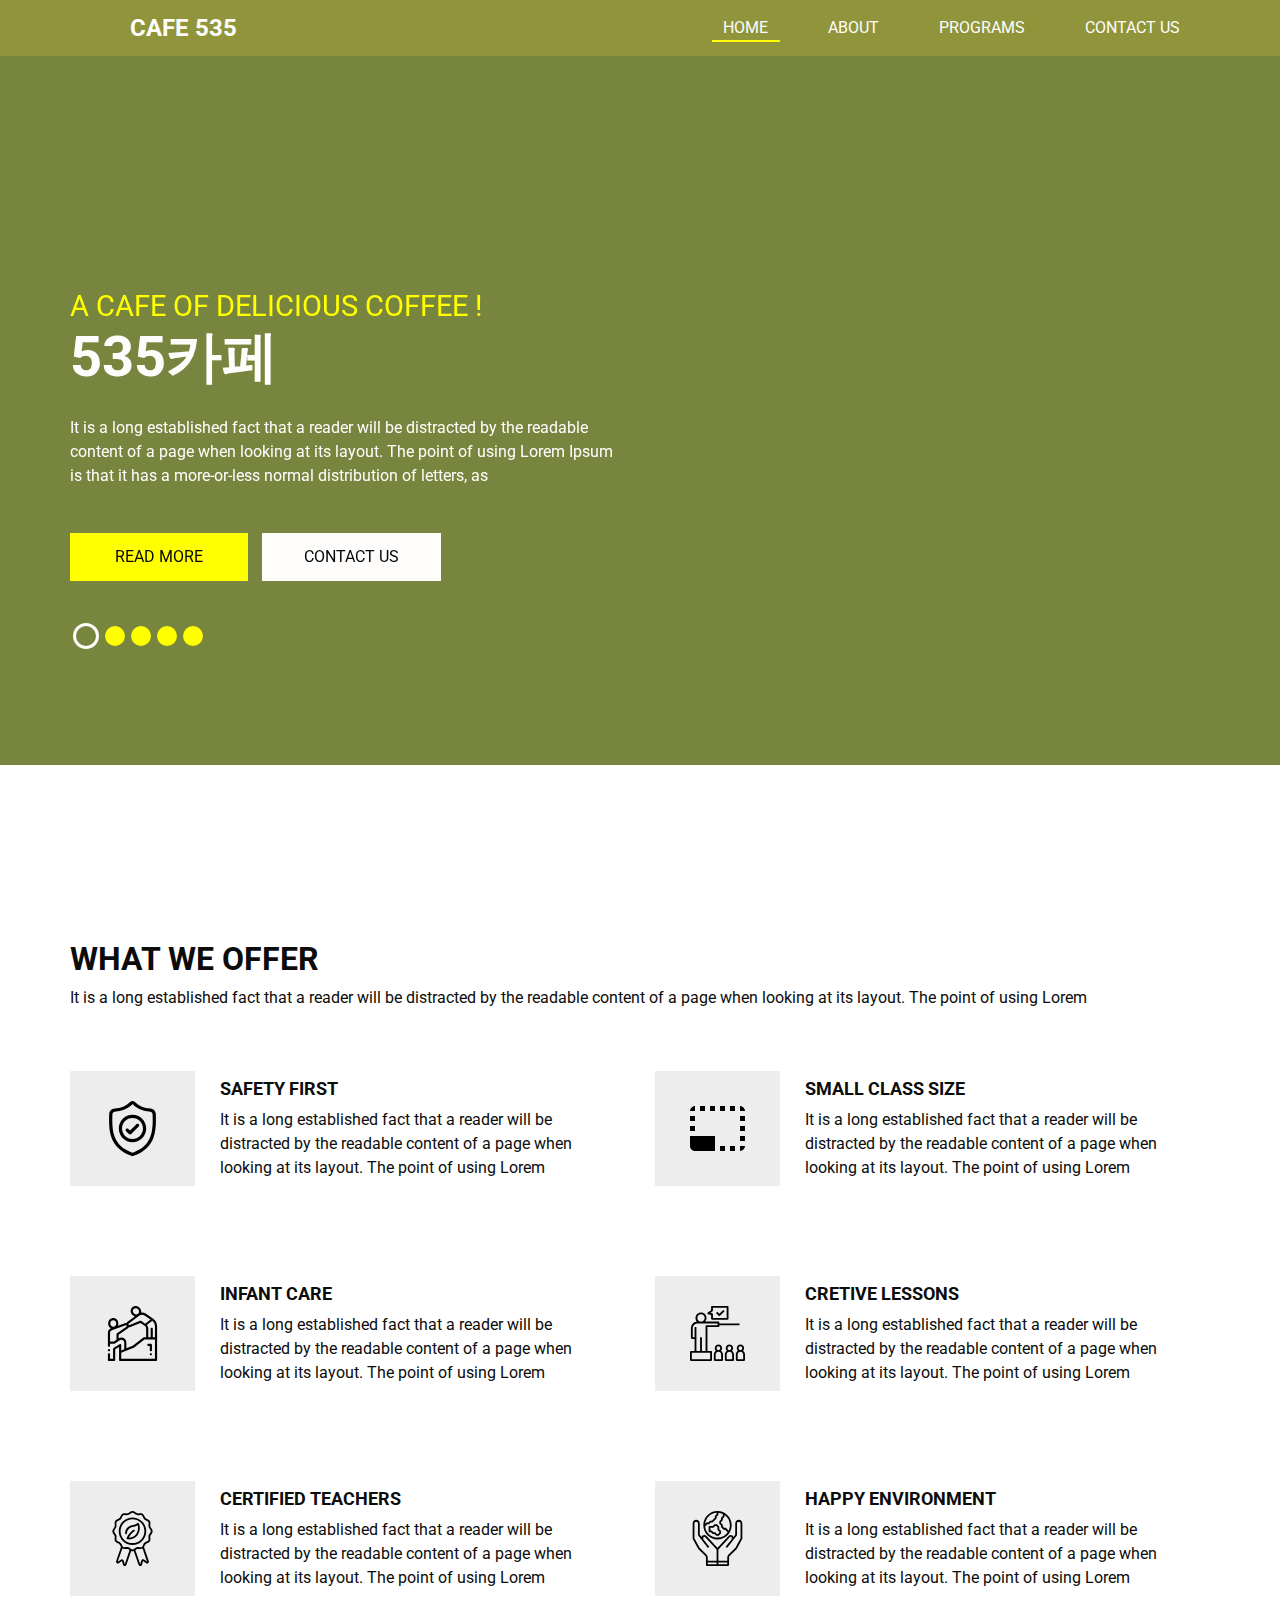
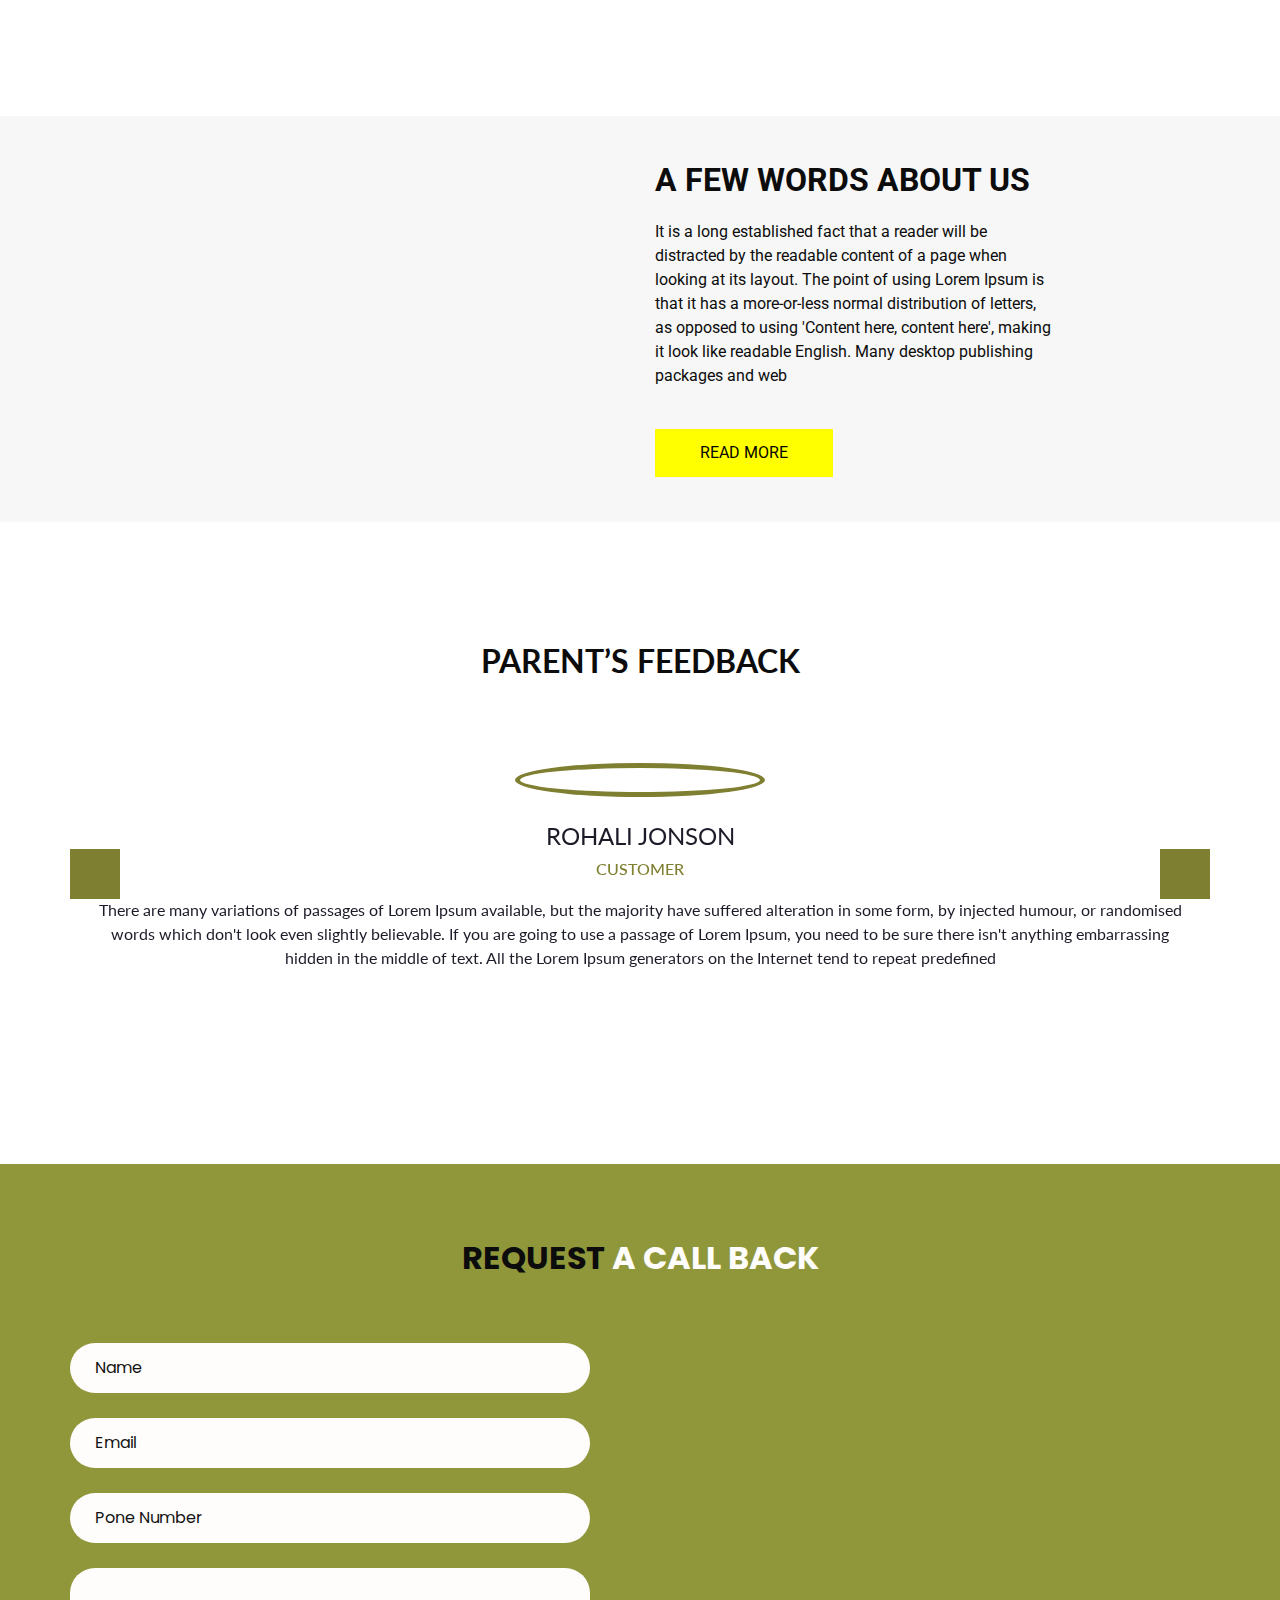
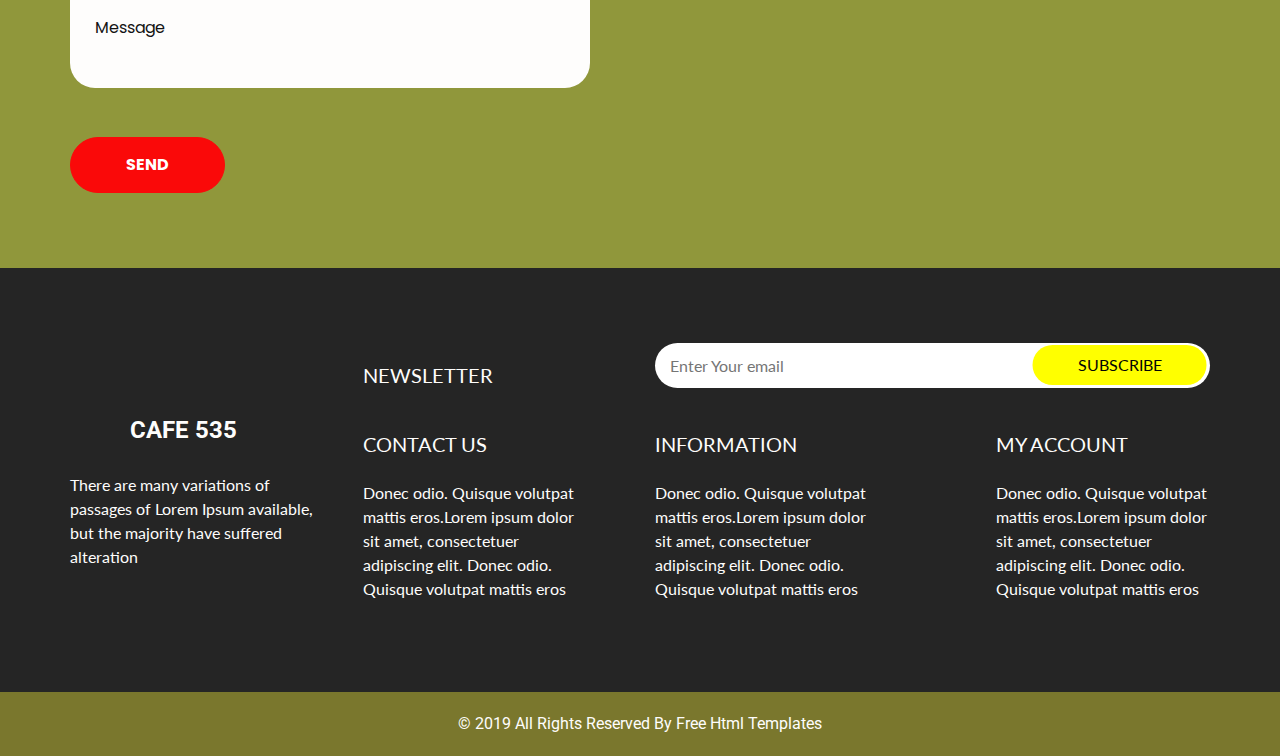
==== index.html @ abd7180a "cafe 535 upload!" ====
<!DOCTYPE html>
<html lang="ko">

<head>
  <!-- Basic -->
  <meta charset="utf-8" />
  <meta http-equiv="X-UA-Compatible" content="IE=edge" />
  <!-- Mobile Metas -->
  <meta name="viewport" content="width=device-width, initial-scale=1, shrink-to-fit=no" />
  <!-- Site Metas -->
  <meta name="keywords" content="" />
  <meta name="description" content="카페 535의 웹 사이트" />
  <meta name="author" content="" />

  <title>cafe 535</title>
  <meta property="og:type" content="website">
  <meta property="og:title" content="cafe 535">
  <meta property="og:description" content="카페 535의 웹 사이트">
  <meta property="og:image" content="https://cafe535.netlify.app/bubble-tea.png">
  <meta property="og:url" content="https://cafe535.netlify.app">
  <!-- slider stylesheet -->
  <link rel="stylesheet" type="text/css"
    href="https://cdnjs.cloudflare.com/ajax/libs/OwlCarousel2/2.1.3/assets/owl.carousel.min.css" />

  <!-- bootstrap core css -->
  <link rel="stylesheet" type="text/css" href="css/bootstrap.css" />

  <!-- fonts style -->
  <link href="https://fonts.googleapis.com/css?family=Lato:400,700|Poppins:400,700|Roboto:400,700&display=swap"
    rel="stylesheet" />

  <!-- Custom styles for this template -->
  <link href="css/style.css" rel="stylesheet" />
  <!-- responsive style -->
  <link href="css/responsive.css" rel="stylesheet" />
  <meta name="naver-site-verification" content="c6ae9bee89abe28cafa42134c0f5aaab05848a67" />
</head>

<body>
  <div class="hero_area">
    <!-- header section strats -->
    <header class="header_section">
      <div class="container">
        <nav class="navbar navbar-expand-lg custom_nav-container ">
          <a class="navbar-brand" href="index.html">
            <img src="images/bubble-tea.png" width="50" alt="" />
            <span>
              cafe 535
            </span>
          </a>
          <button class="navbar-toggler" type="button" data-toggle="collapse" data-target="#navbarSupportedContent"
            aria-controls="navbarSupportedContent" aria-expanded="false" aria-label="Toggle navigation">
            <span class="navbar-toggler-icon"></span>
          </button>

          <div class="collapse navbar-collapse" id="navbarSupportedContent">
            <div class="d-flex ml-auto flex-column flex-lg-row align-items-center">
              <ul class="navbar-nav  ">
                <li class="nav-item active">
                  <a class="nav-link" href="index.html">
                    Home <span class="sr-only">(current)</span></a>
                </li>
                <li class="nav-item">
                  <a class="nav-link" href="about.html"> About </a>
                </li>
                <li class="nav-item">
                  <a class="nav-link" href="program.html"> Programs </a>
                </li>
                <li class="nav-item">
                  <a class="nav-link" href="contact.html"> Contact us</a>
                </li>
              </ul>
            </div>
          </div>
        </nav>
      </div>
    </header>
    <!-- end header section -->
    <!-- slider section -->
    <section class=" slider_section position-relative">
      <div class="container">
        <div id="carouselExampleIndicators" class="carousel slide" data-ride="carousel">
          <ol class="carousel-indicators">
            <li data-target="#carouselExampleIndicators" data-slide-to="0" class="active"></li>
            <li data-target="#carouselExampleIndicators" data-slide-to="1"></li>
            <li data-target="#carouselExampleIndicators" data-slide-to="2"></li>
            <li data-target="#carouselExampleIndicators" data-slide-to="3"></li>
            <li data-target="#carouselExampleIndicators" data-slide-to="4"></li>
          </ol>
          <div class="carousel-inner">
            <div class="carousel-item active">
              <div class="row">
                <div class="col-md-6">
                  <div class="detail-box">
                    <h1>
                      A Cafe Of Delicious Coffee !<br />
                      <span>
                        535카페
                      </span>
                    </h1>
                    <p>
                      It is a long established fact that a reader will be distracted
                      by the readable content of a page when looking at its layout.
                      The point of using Lorem Ipsum is that it has a more-or-less
                      normal distribution of letters, as
                    </p>
                    <div class="btn-box">
                      <a href="" class="btn-1">
                        Read More
                      </a>
                      <a href="" class="btn-2">
                        Contact us
                      </a>
                    </div>
                  </div>
                </div>
              </div>
            </div>
            <div class="carousel-item">
              <div class="row">
                <div class="col-md-6">
                  <div class="detail-box">
                    <h1>
                      A Cafe Of Delicious Coffee !<br />
                      <span>
                        535카페
                      </span>
                    </h1>
                    <p>
                      It is a long established fact that a reader will be distracted
                      by the readable content of a page when looking at its layout.
                      The point of using Lorem Ipsum is that it has a more-or-less
                      normal distribution of letters, as
                    </p>
                    <div class="btn-box">
                      <a href="" class="btn-1">
                        Read More
                      </a>
                      <a href="" class="btn-2">
                        Contact us
                      </a>
                    </div>
                  </div>
                </div>
              </div>
            </div>
            <div class="carousel-item">
              <div class="row">
                <div class="col-md-6">
                  <div class="detail-box">
                    <h1>
                      A Cafe Of Delicious Coffee !<br />
                      <span>
                        535카페
                      </span>
                    </h1>
                    <p>
                      It is a long established fact that a reader will be distracted
                      by the readable content of a page when looking at its layout.
                      The point of using Lorem Ipsum is that it has a more-or-less
                      normal distribution of letters, as
                    </p>
                    <div class="btn-box">
                      <a href="" class="btn-1">
                        Read More
                      </a>
                      <a href="" class="btn-2">
                        Contact us
                      </a>
                    </div>
                  </div>
                </div>
              </div>
            </div>
            <div class="carousel-item">
              <div class="row">
                <div class="col-md-6">
                  <div class="detail-box">
                    <h1>
                      A Cafe Of Delicious Coffee !<br />
                      <span>
                        535카페
                      </span>
                    </h1>
                    <p>
                      It is a long established fact that a reader will be distracted
                      by the readable content of a page when looking at its layout.
                      The point of using Lorem Ipsum is that it has a more-or-less
                      normal distribution of letters, as
                    </p>
                    <div class="btn-box">
                      <a href="" class="btn-1">
                        Read More
                      </a>
                      <a href="" class="btn-2">
                        Contact us
                      </a>
                    </div>
                  </div>
                </div>
              </div>
            </div>
            <div class="carousel-item">
              <div class="row">
                <div class="col-md-6">
                  <div class="detail-box">
                    <h1>
                      A Cafe Of Delicious Coffee !<br />
                      <span>
                        535카페
                      </span>
                    </h1>
                    <p>
                      It is a long established fact that a reader will be distracted
                      by the readable content of a page when looking at its layout.
                      The point of using Lorem Ipsum is that it has a more-or-less
                      normal distribution of letters, as
                    </p>
                    <div class="btn-box">
                      <a href="" class="btn-1">
                        Read More
                      </a>
                      <a href="" class="btn-2">
                        Contact us
                      </a>
                    </div>
                  </div>
                </div>
              </div>
            </div>
          </div>
        </div>

      </div>
    </section>
    <!-- end slider section -->
  </div>

  <!-- offer section -->

  <section class="offer_section hero_next_section-margin layout_padding">
    <div class="container">
      <div class="heading_container">
        <h2>
          what we offer
        </h2>
        <p>
          It is a long established fact that a reader will be distracted by
          the readable content of a page when looking at its layout. The point
          of using Lorem
        </p>
      </div>
      <div class="row">
        <div class="col-md-6">
          <div class="content-box">
            <div class="img-box">
              <svg xmlns="http://www.w3.org/2000/svg" height="512pt" version="1.1" viewBox="-38 0 512 512.00142"
                width="512pt">
                <g id="surface1">
                  <path
                    d="M 435.488281 138.917969 L 435.472656 138.519531 C 435.25 133.601562 435.101562 128.398438 435.011719 122.609375 C 434.59375 94.378906 412.152344 71.027344 383.917969 69.449219 C 325.050781 66.164062 279.511719 46.96875 240.601562 9.042969 L 240.269531 8.726562 C 227.578125 -2.910156 208.433594 -2.910156 195.738281 8.726562 L 195.40625 9.042969 C 156.496094 46.96875 110.957031 66.164062 52.089844 69.453125 C 23.859375 71.027344 1.414062 94.378906 0.996094 122.613281 C 0.910156 128.363281 0.757812 133.566406 0.535156 138.519531 L 0.511719 139.445312 C -0.632812 199.472656 -2.054688 274.179688 22.9375 341.988281 C 36.679688 379.277344 57.492188 411.691406 84.792969 438.335938 C 115.886719 468.679688 156.613281 492.769531 205.839844 509.933594 C 207.441406 510.492188 209.105469 510.945312 210.800781 511.285156 C 213.191406 511.761719 215.597656 512 218.003906 512 C 220.410156 512 222.820312 511.761719 225.207031 511.285156 C 226.902344 510.945312 228.578125 510.488281 230.1875 509.925781 C 279.355469 492.730469 320.039062 468.628906 351.105469 438.289062 C 378.394531 411.636719 399.207031 379.214844 412.960938 341.917969 C 438.046875 273.90625 436.628906 199.058594 435.488281 138.917969 Z M 384.773438 331.523438 C 358.414062 402.992188 304.605469 452.074219 220.273438 481.566406 C 219.972656 481.667969 219.652344 481.757812 219.320312 481.824219 C 218.449219 481.996094 217.5625 481.996094 216.679688 481.820312 C 216.351562 481.753906 216.03125 481.667969 215.734375 481.566406 C 131.3125 452.128906 77.46875 403.074219 51.128906 331.601562 C 28.09375 269.097656 29.398438 200.519531 30.550781 140.019531 L 30.558594 139.683594 C 30.792969 134.484375 30.949219 129.039062 31.035156 123.054688 C 31.222656 110.519531 41.207031 100.148438 53.765625 99.449219 C 87.078125 97.589844 116.34375 91.152344 143.234375 79.769531 C 170.089844 68.402344 193.941406 52.378906 216.144531 30.785156 C 217.273438 29.832031 218.738281 29.828125 219.863281 30.785156 C 242.070312 52.378906 265.921875 68.402344 292.773438 79.769531 C 319.664062 91.152344 348.929688 97.589844 382.246094 99.449219 C 394.804688 100.148438 404.789062 110.519531 404.972656 123.058594 C 405.0625 129.074219 405.21875 134.519531 405.453125 139.683594 C 406.601562 200.253906 407.875 268.886719 384.773438 331.523438 Z M 384.773438 331.523438 "
                    style=" stroke:none;fill-rule:nonzero;fill:rgb(0%,0%,0%);fill-opacity:1;" />
                  <path
                    d="M 217.996094 128.410156 C 147.636719 128.410156 90.398438 185.652344 90.398438 256.007812 C 90.398438 326.367188 147.636719 383.609375 217.996094 383.609375 C 288.351562 383.609375 345.59375 326.367188 345.59375 256.007812 C 345.59375 185.652344 288.351562 128.410156 217.996094 128.410156 Z M 217.996094 353.5625 C 164.203125 353.5625 120.441406 309.800781 120.441406 256.007812 C 120.441406 202.214844 164.203125 158.453125 217.996094 158.453125 C 271.785156 158.453125 315.546875 202.214844 315.546875 256.007812 C 315.546875 309.800781 271.785156 353.5625 217.996094 353.5625 Z M 217.996094 353.5625 "
                    style=" stroke:none;fill-rule:nonzero;fill:rgb(0%,0%,0%);fill-opacity:1;" />
                  <path
                    d="M 254.667969 216.394531 L 195.402344 275.660156 L 179.316406 259.574219 C 173.449219 253.707031 163.9375 253.707031 158.070312 259.574219 C 152.207031 265.441406 152.207031 274.953125 158.070312 280.816406 L 184.78125 307.527344 C 187.714844 310.460938 191.558594 311.925781 195.402344 311.925781 C 199.246094 311.925781 203.089844 310.460938 206.023438 307.527344 L 275.914062 237.636719 C 281.777344 231.769531 281.777344 222.257812 275.914062 216.394531 C 270.046875 210.523438 260.535156 210.523438 254.667969 216.394531 Z M 254.667969 216.394531 "
                    style=" stroke:none;fill-rule:nonzero;fill:rgb(0%,0%,0%);fill-opacity:1;" />
                </g>
              </svg>
            </div>
            <div class="detail-box">
              <h6>
                safety first
              </h6>
              <p>
                It is a long established fact that a reader will be distracted
                by the readable content of a page when looking at its layout.
                The point of using Lorem
              </p>
            </div>
          </div>
        </div>
        <div class="col-md-6">
          <div class="content-box">
            <div class="img-box">
              <svg version="1.1" id="Capa_5" xmlns="http://www.w3.org/2000/svg"
                xmlns:xlink="http://www.w3.org/1999/xlink" x="0px" y="0px" viewBox="0 0 469.333 469.333"
                style="enable-background:new 0 0 469.333 469.333;" xml:space="preserve">
                <g>
                  <g>
                    <g>
                      <rect x="0" y="128" width="42.667" height="42.667" />
                      <rect x="0" y="213.333" width="42.667" height="42.667" />
                      <path d="M0,384c0,23.467,19.2,42.667,42.667,42.667h170.667v-128H0V384z" />
                      <rect x="85.333" y="42.667" width="42.667" height="42.667" />
                      <path d="M426.667,42.667v42.667h42.667C469.333,64,448,42.667,426.667,42.667z" />
                      <rect x="170.667" y="42.667" width="42.667" height="42.667" />
                      <path d="M42.667,42.667C21.333,42.667,0,64,0,85.333h42.667V42.667z" />
                      <rect x="341.333" y="42.667" width="42.667" height="42.667" />
                      <rect x="426.667" y="298.667" width="42.667" height="42.667" />
                      <rect x="426.667" y="213.333" width="42.667" height="42.667" />
                      <rect x="426.667" y="128" width="42.667" height="42.667" />
                      <path d="M426.667,426.667c21.333,0,42.667-21.333,42.667-42.667h-42.667V426.667z" />
                      <rect x="256" y="42.667" width="42.667" height="42.667" />
                      <rect x="256" y="384" width="42.667" height="42.667" />
                      <rect x="341.333" y="384" width="42.667" height="42.667" />
                    </g>
                  </g>
                </g>
                <g>
                </g>
                <g>
                </g>
                <g>
                </g>
                <g>
                </g>
                <g>
                </g>
                <g>
                </g>
                <g>
                </g>
                <g>
                </g>
                <g>
                </g>
                <g>
                </g>
                <g>
                </g>
                <g>
                </g>
                <g>
                </g>
                <g>
                </g>
                <g>
                </g>
              </svg>

            </div>
            <div class="detail-box">
              <h6>
                small class Size
              </h6>
              <p>
                It is a long established fact that a reader will be distracted
                by the readable content of a page when looking at its layout.
                The point of using Lorem
              </p>
            </div>
          </div>
        </div>
        <div class="col-md-6">
          <div class="content-box">
            <div class="img-box">
              <svg version="1.1" id="Capa_3" xmlns="http://www.w3.org/2000/svg"
                xmlns:xlink="http://www.w3.org/1999/xlink" x="0px" y="0px" viewBox="0 0 512 512"
                style="enable-background:new 0 0 512 512;" xml:space="preserve">
                <g>
                  <g>
                    <path
                      d="M44.07,403.93C42.21,402.07,39.63,401,37,401s-5.21,1.069-7.07,2.93C28.07,405.79,27,408.37,27,411s1.07,5.21,2.93,7.069
                 C31.79,419.93,34.37,421,37,421s5.21-1.07,7.07-2.931C45.93,416.21,47,413.63,47,411S45.93,405.79,44.07,403.93z" />
                  </g>
                </g>
                <g>
                  <g>
                    <path d="M445.627,115.988c-0.004-0.003-0.008-0.007-0.013-0.01l-66.666-45.032c-12.782-8.634-28.008-11.83-42.585-9.68
                 c0.651-3.141,0.992-6.369,0.992-9.651c0-12.579-4.899-24.405-13.794-33.301l-4.521-4.521C310.146,4.898,298.319,0,285.74,0
                 c-12.579,0-24.406,4.898-33.302,13.794c-8.895,8.896-13.793,20.722-13.793,33.302c0,12.579,4.899,24.405,13.793,33.3l4.521,4.522
                 c5.665,5.664,12.521,9.7,20,11.89l-67.283,50.694c-4.282,3.226-7.391,7.463-9.218,12.145c-4.842-0.978-9.974-0.704-14.882,1.049
                 l-65.179,23.26c2.381-5.627,3.698-11.809,3.698-18.293v-6.394c0-25.968-21.127-47.095-47.095-47.095s-47.095,21.127-47.095,47.095
                 v6.394c0,18.069,10.234,33.785,25.205,41.68C38.195,214.491,27,231.198,27,249.722V369c0,5.522,4.477,10,10,10s10-4.478,10-10
                 v-18.3h39.443c2.082,0,4.015-0.638,5.616-1.727l45.219-30.695c4.445-3.017,9.634-4.611,15.005-4.611
                 c14.731,0,26.716,11.984,26.716,26.715v61.974l-28,11.205V363.5c0-3.601-1.936-6.923-5.067-8.699
                 c-3.131-1.775-6.976-1.731-10.066,0.117L85.2,385.228c-6.292,3.764-10.2,10.657-10.2,17.989V492H47v-41.98c0-5.522-4.477-10-10-10
                 s-10,4.478-10,10V502c0,5.522,4.477,10,10,10h48c5.523,0,10-4.478,10-10v-98.783c0-0.337,0.18-0.654,0.468-0.826L131,381.135V502
                 c0,5.522,4.477,10,10,10h334c5.523,0,10-4.478,10-10V188.722C485,159.263,470.284,132.089,445.627,115.988z M271.102,70.777
                 l-4.521-4.523c-5.118-5.117-7.936-11.921-7.936-19.158c0-7.238,2.818-14.042,7.936-19.159C271.698,22.818,278.502,20,285.74,20
                 s14.041,2.818,19.159,7.937l4.521,4.521c10.564,10.563,10.564,27.754,0,38.318C298.855,81.34,281.665,81.34,271.102,70.777z
                  M221.712,163.475l99.208-74.748c13.748-10.357,32.569-10.842,46.833-1.208l55.437,37.447l-48.926,39.357l-38.37-25.919
                 c-2.77-1.872-6.292-2.236-9.387-0.968l-97.01,39.726c-3.602,1.472-7.809,0.071-9.808-3.262c-0.009-0.016-0.019-0.031-0.028-0.047
                 C217.598,170.372,218.479,165.91,221.712,163.475z M49.905,165.663v-6.394c0-14.94,12.155-27.095,27.095-27.095
                 s27.095,12.154,27.095,27.095v6.394c0,14.94-12.155,27.096-27.095,27.096S49.905,180.604,49.905,165.663z M107,262.333v52.327
                 L83.371,330.7H47v-27.033v-53.945c0-10.97,6.941-20.816,17.272-24.503l128.025-45.688c3.565-1.271,7.557,0.168,9.487,3.425
                 c2.121,3.578,1.097,8.226-2.33,10.581l-88.118,60.555C108.622,255.957,107,259.039,107,262.333z M152.284,293.667
                 c-9.012,0-17.726,2.574-25.284,7.442v-33.515l83.782-57.575c4.767-3.276,8.207-7.813,10.173-12.877
                 c1.854,0.38,3.748,0.583,5.655,0.583c3.516,0,7.068-0.664,10.467-2.056l92.058-37.697l39.736,26.841
                 c8.849,6.784,14.13,17.469,14.13,28.625V292h-19.667c-2.213,0-4.363,0.734-6.115,2.087L257.817,370.9L199,394.395v-54.013
                 C199,314.623,178.043,293.667,152.284,293.667z M465,492H151v-56.894l115.534-46.153c0.862-0.344,1.671-0.806,2.405-1.373
                 L366.747,312H465V492z M465,292h-20v-78.867c0-5.522-4.477-10-10-10s-10,4.478-10,10V292h-22v-78.562
                 c0-13.213-4.771-25.998-13.125-36.005l50.453-40.585C455.89,149.477,465,168.391,465,188.722V292z" />
                  </g>
                </g>
                <g>
                  <g>
                    <path d="M427,352.333h-23.333c-5.523,0-10,4.478-10,10c0,5.522,4.477,10,10,10H417V411c0,5.522,4.477,10,10,10s10-4.478,10-10
                 v-48.667C437,356.811,432.523,352.333,427,352.333z" />
                  </g>
                </g>
                <g>
                  <g>
                    <path
                      d="M434.07,442.951c-1.86-1.861-4.44-2.931-7.07-2.931s-5.21,1.07-7.07,2.931c-1.86,1.859-2.93,4.439-2.93,7.069
                 s1.07,5.21,2.93,7.07s4.44,2.93,7.07,2.93s5.21-1.069,7.07-2.93c1.86-1.861,2.93-4.44,2.93-7.07S435.93,444.81,434.07,442.951z" />
                  </g>
                </g>
                <g>
                </g>
                <g>
                </g>
                <g>
                </g>
                <g>
                </g>
                <g>
                </g>
                <g>
                </g>
                <g>
                </g>
                <g>
                </g>
                <g>
                </g>
                <g>
                </g>
                <g>
                </g>
                <g>
                </g>
                <g>
                </g>
                <g>
                </g>
                <g>
                </g>
              </svg>
            </div>
            <div class="detail-box">
              <h6>
                infant care
              </h6>
              <p>
                It is a long established fact that a reader will be distracted
                by the readable content of a page when looking at its layout.
                The point of using Lorem
              </p>
            </div>
          </div>
        </div>
        <div class="col-md-6">
          <div class="content-box">
            <div class="img-box">
              <svg version="1.1" id="Capa_1" xmlns="http://www.w3.org/2000/svg"
                xmlns:xlink="http://www.w3.org/1999/xlink" x="0px" y="0px" viewBox="0 0 480 480"
                style="enable-background:new 0 0 480 480;" xml:space="preserve">
                <g>
                  <g>
                    <path d="M256,152v-8c0.001-4.417-3.579-7.999-7.996-8c-0.001,0-0.003,0-0.004,0H131.676c17.735-19.703,16.14-50.053-3.564-67.789
                 c-19.703-17.735-50.053-16.14-67.789,3.564c-16.536,18.37-16.418,46.295,0.272,64.525C30.743,139.373,8.037,164.505,8,194.516V280
                 c-0.001,4.417,3.579,7.999,7.996,8c0.001,0,0.003,0,0.004,0h24v104H8c-4.417-0.001-7.999,3.579-8,7.996c0,0.001,0,0.003,0,0.004
                 v72c-0.001,4.417,3.579,7.999,7.996,8c0.001,0,0.003,0,0.004,0h176c4.417,0.001,7.999-3.579,8-7.996c0-0.001,0-0.003,0-0.004v-72
                 c0.001-4.417-3.579-7.999-7.996-8c-0.001,0-0.003,0-0.004,0h-32V184h96c4.417,0.001,7.999-3.579,8-7.996c0-0.001,0-0.003,0-0.004
                 v-8h176v-16H256z M96,72c17.673,0,32,14.327,32,32s-14.327,32-32,32s-32-14.327-32-32C64.019,86.335,78.335,72.019,96,72z
                  M176,408v56H16v-56H176z M240,168h-96c-4.417-0.001-7.999,3.579-8,7.996c0,0.001,0,0.003,0,0.004v216h-32V272H88v120H56V184H40
                 v88H24v-77.484c0.026-23.47,19.046-42.489,42.516-42.516H240V168z" />
                  </g>
                </g>
                <g>
                  <g>
                    <path
                      d="M328.004,0c-0.001,0-0.003,0-0.004,0H192c-4.417-0.001-7.999,3.579-8,7.996c0,0.001,0,0.003,0,0.004v28l-28.797,21.602
                 c-3.535,2.646-4.256,7.657-1.61,11.193c1.104,1.474,2.682,2.522,4.469,2.967L184,78.246V112c-0.001,4.417,3.579,7.999,7.996,8
                 c0.001,0,0.003,0,0.004,0h136c4.417,0.001,7.999-3.579,8-7.996c0-0.001,0-0.003,0-0.004V8C336.001,3.583,332.421,0.001,328.004,0z
                  M320,104H200V72c-0.001-3.672-2.5-6.872-6.063-7.762l-15.688-3.922l18.547-13.918C198.813,44.89,200,42.518,200,40V16h120V104z" />
                  </g>
                </g>
                <g>
                  <g>
                    <path d="M290.344,34.344L256,68.688l-18.344-18.344l-11.312,11.312l24,24c1.498,1.503,3.534,2.346,5.656,2.344
                 c2.122,0.002,4.158-0.841,5.656-2.344l40-40L290.344,34.344z" />
                  </g>
                </g>
                <g>
                  <g>
                    <path
                      d="M366.347,390.84c12.65-12.342,12.899-32.602,0.557-45.251c-12.342-12.65-32.602-12.899-45.251-0.557
                 c-12.65,12.342-12.899,32.602-0.557,45.251c0.183,0.188,0.369,0.374,0.557,0.557C310.62,398.27,304.004,410.699,304,424v48
                 c-0.001,4.417,3.579,7.999,7.996,8c0.001,0,0.003,0,0.004,0h64c4.417,0.001,7.999-3.579,8-7.996c0-0.001,0-0.003,0-0.004v-48
                 C383.996,410.699,377.38,398.27,366.347,390.84z M344,352c8.837,0,16,7.163,16,16s-7.163,16-16,16s-16-7.163-16-16
                 C328.01,359.168,335.168,352.01,344,352z M368,464h-48v-40c0-13.255,10.745-24,24-24s24,10.745,24,24V464z" />
                  </g>
                </g>
                <g>
                  <g>
                    <path
                      d="M462.347,390.84c12.65-12.342,12.899-32.602,0.557-45.251c-12.342-12.65-32.602-12.899-45.251-0.557
                 c-12.65,12.342-12.899,32.602-0.557,45.251c0.183,0.188,0.369,0.374,0.557,0.557C406.62,398.27,400.004,410.699,400,424v48
                 c-0.001,4.417,3.579,7.999,7.996,8c0.001,0,0.003,0,0.004,0h64c4.417,0.001,7.999-3.579,8-7.996c0-0.001,0-0.003,0-0.004v-48
                 C479.996,410.699,473.38,398.27,462.347,390.84z M440,352c8.837,0,16,7.163,16,16s-7.163,16-16,16s-16-7.163-16-16
                 C424.01,359.168,431.168,352.01,440,352z M464,464h-48v-40c0-13.255,10.745-24,24-24s24,10.745,24,24V464z" />
                  </g>
                </g>
                <g>
                  <g>
                    <path
                      d="M270.347,390.84c12.65-12.342,12.899-32.602,0.557-45.251c-12.342-12.65-32.602-12.899-45.251-0.557
                 c-12.65,12.342-12.899,32.602-0.557,45.251c0.183,0.188,0.369,0.374,0.557,0.557C214.62,398.27,208.004,410.699,208,424v48
                 c-0.001,4.417,3.579,7.999,7.996,8c0.001,0,0.003,0,0.004,0h64c4.417,0.001,7.999-3.579,8-7.996c0-0.001,0-0.003,0-0.004v-48
                 C287.996,410.699,281.38,398.27,270.347,390.84z M248,352c8.837,0,16,7.163,16,16s-7.163,16-16,16s-16-7.163-16-16
                 C232.01,359.168,239.168,352.01,248,352z M272,464h-48v-40c0-13.255,10.745-24,24-24s24,10.745,24,24V464z" />
                  </g>
                </g>
                <g>
                </g>
                <g>
                </g>
                <g>
                </g>
                <g>
                </g>
                <g>
                </g>
                <g>
                </g>
                <g>
                </g>
                <g>
                </g>
                <g>
                </g>
                <g>
                </g>
                <g>
                </g>
                <g>
                </g>
                <g>
                </g>
                <g>
                </g>
                <g>
                </g>
              </svg>
            </div>
            <div class="detail-box">
              <h6>
                cretive lessons
              </h6>
              <p>
                It is a long established fact that a reader will be distracted
                by the readable content of a page when looking at its layout.
                The point of using Lorem
              </p>
            </div>
          </div>
        </div>
        <div class="col-md-6">
          <div class="content-box">
            <div class="img-box">
              <svg height="512" viewBox="0 0 44 60" width="512" xmlns="http://www.w3.org/2000/svg">
                <g id="007---Vegan-Certified">
                  <path id="Shape"
                    d="m2.51 27.21c.41 1.53-.65 3.91.44 5.78s3.73 2.2 4.78 3.26c.66341509.9402255 1.22965215 1.94538 1.69 3l-5.3 15.47c-.24986143.8046502.03135368 1.6795957.70323859 2.1879887.6718849.5083929 1.59032712.541188 2.29676141.0820113l3.32-2.35 1.17 3.89c.2470407.8346382 1.0055339 1.4136582 1.8757731 1.4319309s1.652369-.5283981 1.9342269-1.3519309l5.18-14.91c.894629.3801265 1.905371.3801265 2.8 0l5.14 14.95c.2818579.8235328 1.0639877 1.3702036 1.9342269 1.3519309s1.6287324-.5972927 1.8757731-1.4319309l1.17-3.89 3.32 2.32c.7064343.4591767 1.6248765.4263816 2.2967614-.0820113.6718849-.508393.9531-1.3833385.7032386-2.1879887l-5.26-15.44c.4621021-1.0517589 1.0247145-2.0564238 1.68-3 1.09-1.12 3.74-1.42 4.79-3.29s.05-4.3.44-5.78 2.51-3.03 2.51-5.22-2.14-3.82-2.51-5.22.65-3.91-.44-5.78-3.73-2.2-4.78-3.26-1.38-3.74-3.27-4.8-4.3 0-5.78-.43-3.02-2.51-5.22-2.51-3.81 2.13-5.22 2.51c-1.56.41-3.9-.66-5.78.43s-2.19 3.72-3.26 4.79-3.74 1.38-4.74 3.27 0 4.3-.44 5.78-2.56 3.01-2.56 5.22 2.13 3.79 2.51 5.21zm11.06 30.79-1.17-3.91c-.1976033-.6096465-.6753934-1.0876735-1.2849419-1.2855789-.6095485-.1979053-1.27701924-.0917163-1.7950581.2855789l-3.32 2.32c5.36-15.61 4.9-14.41 5-14.41 1.84 1.07 4.3 0 5.78.43.7212439.3095798 1.3946823.7203773 2 1.22zm21.11-5c-.5317197-.3750147-1.2126328-.4679309-1.8253891-.2490894-.6127563.2188416-1.0807556.7220836-1.2546109 1.3490894l-1.17 3.9-5.26-15.31c.6003733-.5039265 1.2749967-.9120736 2-1.21 1.57-.42 3.9.65 5.78-.44.1-.06-.35-1.22 5 14.36zm-31.56-33.3c1.43-2 1.63-2.66 1.4-5.25s-.09-2.77 2.24-3.84 2.79-1.54 3.85-3.86 1.39-2.46 3.85-2.23 3.23 0 5.25-1.4 2.47-1.49 4.58 0 2.71 1.62 5.25 1.4 2.78-.09 3.85 2.23 1.55 2.79 3.85 3.86 2.47 1.34 2.24 3.84 0 3.24 1.4 5.25 1.49 2.47 0 4.58-1.63 2.66-1.4 5.25.09 2.77-2.24 3.85-2.78 1.53-3.85 3.85-1.34 2.46-3.85 2.24-3.23 0-5.25 1.39-2.47 1.49-4.58 0c-1.0423154-.9426353-2.3946995-1.4693533-3.8-1.48-1.44 0-3.07.41-3.91-.07-1.15-.67-1.46-3.09-2.85-4.47s-3.82-1.72-4.47-2.84.27-3.4-.24-5.29-2.44-3.38-2.44-4.71c.15146417-.856136.53941752-1.6528259 1.12-2.3z" />
                  <path id="Shape"
                    d="m22 37c8.2842712 0 15-6.7157288 15-15s-6.7157288-15-15-15-15 6.7157288-15 15 6.7157288 15 15 15zm0-28c7.1797017 0 13 5.8202983 13 13s-5.8202983 13-13 13-13-5.8202983-13-13c0-3.4478144 1.3696389-6.7544152 3.8076118-9.1923882 2.437973-2.4379729 5.7445738-3.8076118 9.1923882-3.8076118z" />
                  <path id="Shape"
                    d="m15.05 25.23c.5326668-.0266663.9506671-.4666665.95-1-.04701-1.7723836.6491214-3.4837067 1.92-4.72 1.51-1.5 3.29-1.9 5.48-2.27 1.5112798-.2598751 2.9558943-.8173263 4.25-1.64 1.3 5-1.07 11.2-6 12.84-1.1557039.3803653-2.3633585.5793921-3.58.59 1.4512518-2.7056317 3.503907-5.0422376 6-6.83.2152922-.1561269.3595264-.3915809.400811-.6543011.0412846-.2627203-.0237813-.5310643-.180811-.7456989-.3245963-.4421183-.9447379-.5402702-1.39-.22-3.2408451 2.2460799-5.7761199 5.3674853-7.31 9-.1029087.2892167-.0672774.6096747.0966476.8692226.1639249.2595479.4379782.4294236.7433524.4607774 5.23.56 9.93-1.56 12.26-6.6 1.5594824-3.3648605 1.7106785-7.2131594.42-10.69-.1144927-.2847517-.3534014-.5011592-.6480543-.5870183-.2946529-.0858592-.6124138-.0316601-.8619457.1470183-1.3294676 1.0397446-2.8903874 1.7430162-4.55 2.05-2.45.41-4.63.91-6.56 2.82-1.6608428 1.6355323-2.5634345 3.8901991-2.49 6.22.0103478.2671046.1272025.5189482.3244812.6993174.1972788.1803692.4585583.2742482.7255188.2606826z" />
                </g>
              </svg>
            </div>
            <div class="detail-box">
              <h6>
                certified teachers
              </h6>
              <p>
                It is a long established fact that a reader will be distracted
                by the readable content of a page when looking at its layout.
                The point of using Lorem
              </p>
            </div>
          </div>
        </div>
        <div class="col-md-6">
          <div class="content-box">
            <div class="img-box">
              <svg height="496pt" viewBox="-24 0 496 496" width="496pt" xmlns="http://www.w3.org/2000/svg">
                <path
                  d="m416 80c-17.648438 0-32 14.351562-32 32v101.230469l-16.65625 21.195312c-2.511719-10.554687-12.023438-18.425781-23.34375-18.425781h-1.046875c-6.632813 0-13.023437 2.785156-17.546875 7.625l-98.644531 105.695312c-1.042969 1.113282-1.867188 2.367188-2.761719 3.574219-.894531-1.207031-1.71875-2.460937-2.761719-3.574219l-98.644531-105.695312c-4.523438-4.839844-10.914062-7.625-17.546875-7.625h-1.046875c-11.320312 0-20.832031 7.871094-23.34375 18.433594l-16.65625-21.203125v-101.230469c0-17.648438-14.351562-32-32-32s-32 14.351562-32 32v136c0 1.335938.335938 2.65625.976562 3.832031l48 88c.367188.664063.832032 1.289063 1.367188 1.824219l62.632812 62.632812c4.464844 4.464844 7.023438 10.648438 7.023438 16.96875v66.742188c0 4.414062 3.585938 8 8 8h192c4.414062 0 8-3.585938 8-8v-66.742188c0-6.320312 2.558594-12.496093 7.023438-16.96875l62.632812-62.632812c.535156-.535156 1-1.160156 1.367188-1.824219l48-88c.640624-1.175781.976562-2.496093.976562-3.832031v-136c0-17.648438-14.351562-32-32-32zm-291.710938 312.976562-61.816406-61.816406-46.472656-85.199218v-133.960938c0-8.824219 7.175781-16 16-16s16 7.175781 16 16v104c0 1.792969.601562 3.527344 1.710938 4.945312l88 112 12.578124-9.882812-54.289062-69.101562v-13.960938c0-4.40625 3.59375-8 8-8h1.046875c2.210937 0 4.335937.929688 5.847656 2.535156l98.65625 105.695313c4.152344 4.464843 6.449219 10.28125 6.449219 16.386719v91.382812h-80v-26.742188c0-10.691406-4.160156-20.730468-11.710938-28.28125zm11.710938 71.023438h80v16h-80zm96 16v-16h80v16zm200-234.039062-46.472656 85.191406-61.816406 61.816406c-7.550782 7.558594-11.710938 17.597656-11.710938 28.289062v26.742188h-80v-91.382812c0-6.105469 2.296875-11.921876 6.457031-16.378907l98.65625-105.695312c1.503907-1.613281 3.628907-2.542969 5.839844-2.542969h1.046875c4.40625 0 8 3.59375 8 8v13.960938l-54.289062 69.09375 12.578124 9.882812 88-112c1.109376-1.410156 1.710938-3.144531 1.710938-4.9375v-104c0-8.824219 7.175781-16 16-16s16 7.175781 16 16zm0 0" />
                <path
                  d="m224 256c70.574219 0 128-57.425781 128-128s-57.425781-128-128-128-128 57.425781-128 128 57.425781 128 128 128zm0-16c-58.121094 0-106.015625-44.511719-111.457031-101.230469l18.769531-18.769531h12.6875c2.121094 0 4.160156-.839844 5.65625-2.34375l13.65625-13.65625h12.6875c2.121094 0 4.160156-.839844 5.65625-2.34375l32-32c1.503906-1.496094 2.34375-3.535156 2.34375-5.65625v-12.6875l13.65625-13.65625c1.503906-1.496094 2.34375-3.535156 2.34375-5.65625v-15.59375c14.238281 1.019531 27.71875 4.699219 40 10.554688v17.726562l-13.65625 13.65625c-1.503906 1.496094-2.34375 3.535156-2.34375 5.65625v12.6875l-13.65625 13.65625c-1.503906 1.496094-2.34375 3.535156-2.34375 5.65625v16c0 2.121094.839844 4.160156 2.34375 5.65625l13.65625 13.65625v12.6875c0 2.121094.839844 4.160156 2.34375 5.65625l16 16c1.496094 1.503906 3.535156 2.34375 5.65625 2.34375h12.6875l23.480469 23.480469c-20.222657 29.273437-53.976563 48.519531-92.167969 48.519531zm112-112c0 17.648438-4.214844 34.296875-11.519531 49.167969l-22.824219-22.824219c-1.496094-1.503906-3.535156-2.34375-5.65625-2.34375h-12.6875l-11.3125-11.3125v-12.6875c0-2.121094-.839844-4.160156-2.34375-5.65625l-13.65625-13.65625v-9.375l13.65625-13.65625c1.503906-1.496094 2.34375-3.535156 2.34375-5.65625v-12.6875l13.65625-13.65625c1.503906-1.496094 2.34375-3.535156 2.34375-5.65625v-11.785156c28.976562 20.265625 48 53.824218 48 91.785156zm-120-111.59375v12.28125l-13.65625 13.65625c-1.503906 1.496094-2.34375 3.535156-2.34375 5.65625v12.6875l-27.3125 27.3125h-12.6875c-2.121094 0-4.160156.839844-5.65625 2.34375l-13.65625 13.65625h-12.6875c-2.121094 0-4.160156.839844-5.65625 2.34375l-9.679688 9.679688c5.710938-53.511719 49.289063-95.765626 103.335938-99.617188zm0 0" />
                <path
                  d="m240 164.6875v-20.6875c0-2.121094-.839844-4.160156-2.34375-5.65625l-16-16c-1.496094-1.503906-3.535156-2.34375-5.65625-2.34375h-16c-2.121094 0-4.160156.839844-5.65625 2.34375l-13.65625 13.65625h-28.6875c-4.414062 0-8 3.585938-8 8v40c0 4.414062 3.585938 8 8 8h12.6875l13.65625 13.65625c1.496094 1.503906 3.535156 2.34375 5.65625 2.34375h12.6875l13.65625 13.65625c1.496094 1.503906 3.535156 2.34375 5.65625 2.34375h16c2.121094 0 4.160156-.839844 5.65625-2.34375l16-16c1.503906-1.496094 2.34375-3.535156 2.34375-5.65625v-16c0-2.121094-.839844-4.160156-2.34375-5.65625zm0 32-11.3125 11.3125h-9.375l-13.65625-13.65625c-1.496094-1.503906-3.535156-2.34375-5.65625-2.34375h-12.6875l-13.65625-13.65625c-1.496094-1.503906-3.535156-2.34375-5.65625-2.34375h-8v-24h24c2.121094 0 4.160156-.839844 5.65625-2.34375l13.65625-13.65625h9.375l11.3125 11.3125v20.6875c0 2.121094.839844 4.160156 2.34375 5.65625l13.65625 13.65625zm0 0" />
              </svg>
            </div>
            <div class="detail-box">
              <h6>
                happy environment
              </h6>
              <p>
                It is a long established fact that a reader will be distracted
                by the readable content of a page when looking at its layout.
                The point of using Lorem
              </p>
            </div>
          </div>
        </div>
      </div>
    </div>
  </section>

  <!-- end offer section -->

  <!-- about section -->
  <section class="about_section ">
    <div class="container-fluid">
      <div class="row">
        <div class="col-md-6" style="left: 100px;">
          <div class="img-box">
            <img src="images/cafe 535.png" width="15%" alt style="width: 300px;">
          </div>
        </div>
        <div class="col-md-5 col-lg-4">
          <div class="detail-box">
            <div class="heading_container">
              <h2>
                A Few words about us
              </h2>
            </div>
            <p>
              It is a long established fact that a reader will be distracted by the readable content of a page when
              looking at its layout. The point of using Lorem Ipsum is that it has a more-or-less normal distribution
              of letters, as opposed to using 'Content here, content here', making it look like readable English. Many
              desktop publishing packages and web
            </p>
            <div>
              <a href="">
                Read More
              </a>
            </div>

          </div>
        </div>
      </div>
    </div>


  </section>

  <!-- end about section -->

  <!-- client section -->

  <section class="client_section layout_padding">
    <div class="container layout_padding2-top">
      <div class="heading_container">
        <h2>
          Parent’s Feedback
        </h2>
      </div>
      <div id="carouselExampleControls" class="carousel slide" data-ride="carousel">
        <div class="carousel-inner">
          <div class="carousel-item active">
            <div class="client_container layout_padding">
              <div class="img-box">
                <img src="images/client.png" alt="">
              </div>
              <div class="detail-box">
                <h4>
                  Rohali jonson
                </h4>
                <h6>
                  customer
                </h6>
                <p>
                  There are many variations of passages of Lorem Ipsum available, but the majority have suffered
                  alteration in
                  some form, by injected humour, or randomised words which don't look even slightly believable. If you
                  are
                  going to use a passage of Lorem Ipsum, you need to be sure there isn't anything embarrassing hidden in
                  the
                  middle of text. All the Lorem Ipsum generators on the Internet tend to repeat predefined
                </p>
                <img src="images/quote.png" alt="">
              </div>
            </div>
          </div>
          <div class="carousel-item">
            <div class="client_container layout_padding">
              <div class="img-box">
                <img src="images/client.png" alt="">
              </div>
              <div class="detail-box">
                <h4>
                  Rohali jonson
                </h4>
                <h6>
                  customer
                </h6>
                <p>
                  There are many variations of passages of Lorem Ipsum available, but the majority have suffered
                  alteration in
                  some form, by injected humour, or randomised words which don't look even slightly believable. If you
                  are
                  going to use a passage of Lorem Ipsum, you need to be sure there isn't anything embarrassing hidden in
                  the
                  middle of text. All the Lorem Ipsum generators on the Internet tend to repeat predefined
                </p>
                <img src="images/quote.png" alt="">
              </div>
            </div>
          </div>
          <div class="carousel-item">
            <div class="client_container layout_padding">
              <div class="img-box">
                <img src="images/client.png" alt="">
              </div>
              <div class="detail-box">
                <h4>
                  Rohali jonson
                </h4>
                <h6>
                  customer
                </h6>
                <p>
                  There are many variations of passages of Lorem Ipsum available, but the majority have suffered
                  alteration in
                  some form, by injected humour, or randomised words which don't look even slightly believable. If you
                  are
                  going to use a passage of Lorem Ipsum, you need to be sure there isn't anything embarrassing hidden in
                  the
                  middle of text. All the Lorem Ipsum generators on the Internet tend to repeat predefined
                </p>
                <img src="images/quote.png" alt="">
              </div>
            </div>
          </div>
        </div>
        <a class="carousel-control-prev" href="#carouselExampleControls" role="button" data-slide="prev">
          <span class="sr-only">Previous</span>
        </a>
        <a class="carousel-control-next" href="#carouselExampleControls" role="button" data-slide="next">
          <span class="sr-only">Next</span>
        </a>
      </div>

    </div>
  </section>

  <!-- end client section -->

  <!-- contact section -->

  <section class="contact_section layout_padding">
    <div class="container ">
      <div class="heading_container ">
        <h2 class="">
          Request
          <span>
            A call Back
          </span>

        </h2>
      </div>
    </div>
    <div class="container">
      <div class="row">
        <div class="col-md-6 ">
          <form action="#">
            <div>
              <input type="text" placeholder="Name" />
            </div>
            <div>
              <input type="email" placeholder="Email" />
            </div>
            <div>
              <input type="text" placeholder="Pone Number" />
            </div>
            <div>
              <input type="text" class="message-box" placeholder="Message" />
            </div>
            <div class="d-flex  mt-4 ">
              <button>
                SEND
              </button>
            </div>
          </form>
        </div>
        <div class="col-md-6">
          <!-- map section -->
          <div class="map_section">
            <div id="map" class="w-100 h-100"></div>
          </div>

          <!-- end map section -->
        </div>
      </div>
    </div>
  </section>

  <!-- end contact section -->


  <!-- info section -->
  <section class="info_section layout_padding">
    <div class="container">
      <div class="info_form">

        <div class="row">
          <div class="offset-lg-3 col-lg-3">
            <h5 class="form_heading">
              Newsletter
            </h5>
          </div>
          <div class="col-md-6">
            <form action="#">
              <input type="text" placeholder="Enter Your email">
              <button>
                subscribe
              </button>
            </form>
          </div>
        </div>

      </div>
    </div>
    <div class="container">
      <div class="row">
        <div class="col-md-3">
          <div class="info_logo">
            <div>
              <a href="">
                <img src="images/bubble-tea.png" width="50" alt="" />
                <span>
                  cafe 535
                </span>
              </a>
            </div>
            <p>
              There are many variations of passages of Lorem Ipsum available,
              but the majority have suffered alteration
            </p>
          </div>
        </div>
        <div class="col-md-3">
          <div class="info_links ">
            <h5>
              Contact Us
            </h5>
            <p class="pr-0 pr-md-4 pr-lg-5">
              Donec odio. Quisque volutpat mattis eros.Lorem ipsum dolor sit amet, consectetuer adipiscing elit. Donec
              odio. Quisque volutpat mattis eros
            </p>
          </div>
        </div>
        <div class="col-md-3">
          <div class="info_insta">
            <h5>
              INFORMATION
            </h5>
            <p class="pr-0 pr-md-4 pr-md-5">
              Donec odio. Quisque volutpat mattis eros.Lorem ipsum dolor sit amet, consectetuer adipiscing elit. Donec
              odio. Quisque volutpat mattis eros
            </p>
          </div>
        </div>
        <div class="col-md-3">
          <div class="pl-0 pl-lg-5 pl-md-4">
            <h5>
              MY ACCOUNT

            </h5>
            <p>
              Donec odio. Quisque volutpat mattis eros.Lorem ipsum dolor sit amet, consectetuer adipiscing elit. Donec
              odio. Quisque volutpat mattis eros
            </p>

          </div>
        </div>
      </div>
    </div>
  </section>

  <!-- end info_section -->

  <!-- footer section -->
  <section class="container-fluid footer_section">
    <p>
      &copy; 2019 All Rights Reserved By
      <a href="https://html.design/">Free Html Templates</a>
    </p>
  </section>
  <!-- footer section -->

  <script type="text/javascript" src="js/jquery-3.4.1.min.js"></script>
  <script type="text/javascript" src="js/bootstrap.js"></script>

  <script>
    // This example adds a marker to indicate the position of Bondi Beach in Sydney,
    // Australia.
    function initMap() {
      var map = new google.maps.Map(document.getElementById("map"), {
        zoom: 11,
        center: {
          lat: 40.645037,
          lng: -73.880224
        }
      });

      var image = "images/maps-and-flags.png";
      var beachMarker = new google.maps.Marker({
        position: {
          lat: 40.645037,
          lng: -73.880224
        },
        map: map,
        icon: image
      });
    }
  </script>
  <!-- google map js -->

  <script src="https://maps.googleapis.com/maps/api/js?key=AIzaSyA8eaHt9Dh5H57Zh0xVTqxVdBFCvFMqFjQ&callback=initMap">
  </script>
  <!-- end google map js -->

  <script>
    function openNav() {
      document.getElementById("myNav").style.width = "100%";
    }

    function closeNav() {
      document.getElementById("myNav").style.width = "0%";
    }
  </script>
</body>

</html>
---- css/style.css ----
body {
  font-family: "Roboto", sans-serif;
  color: #0c0c0c;
  background-color: #ffffff;
}

.layout_padding {
  padding: 75px 0;
}

.layout_padding2 {
  padding: 45px 0;
}

.layout_padding2-top {
  padding-top: 45px;
}

.layout_padding2-bottom {
  padding-bottom: 45px;
}

.layout_padding-top {
  padding-top: 75px;
}

.layout_padding-bottom {
  padding-bottom: 75px;
}

.heading_container h2 {
  text-transform: uppercase;
  font-weight: bold;
}

.hero_next_section-margin {
  margin-top: 100px;
}

/*header section*/
.hero_area {
  position: relative;
  background-color: #78853f;
  height: 85vh;
}

.sub_page .hero_area {
  height: auto;
}

.hero_area.sub_pages {
  height: auto;
}

.header_section {
  background-color: #90953b;
}

.header_section .container-fluid {
  padding-right: 25px;
  padding-left: 25px;
}

.header_section .nav_container {
  margin: 0 auto;
}

.custom_nav-container.navbar-expand-lg .navbar-nav .nav-link {
  padding: 10px 30px;
  color: #fefdfc;
  text-align: center;
  text-transform: uppercase;
}

.custom_nav-container.navbar-expand-lg .navbar-nav .nav-item.active .nav-link {
  position: relative;
}

.custom_nav-container.navbar-expand-lg .navbar-nav .nav-item.active .nav-link::after {
  content: "";
  position: absolute;
  width: 65%;
  left: 50%;
  height: 2.5px;
  background-color: #ffff00;
  bottom: 8px;
  margin: 0 auto;
  display: block;
  -webkit-transform: translateX(-50%);
          transform: translateX(-50%);
}

a,
a:hover,
a:focus {
  text-decoration: none;
}

a:hover,
a:focus {
  color: initial;
}

.btn,
.btn:focus {
  outline: none !important;
  -webkit-box-shadow: none;
          box-shadow: none;
}

.custom_nav-container .nav_search-btn {
  background-image: url(../images/search-icon.png);
  background-size: 22px;
  background-repeat: no-repeat;
  background-position-y: 7px;
  width: 35px;
  height: 35px;
  padding: 0;
  border: none;
}

.navbar-brand {
  display: -webkit-box;
  display: -ms-flexbox;
  display: flex;
  -webkit-box-align: end;
      -ms-flex-align: end;
          align-items: flex-end;
}

.navbar-brand span {
  font-size: 24px;
  font-weight: 700;
  color: #fefdfc;
  margin-left: 10px;
  text-transform: uppercase;
}

.custom_nav-container {
  z-index: 99999;
  padding: 5px 0;
}

.custom_nav-container .navbar-toggler {
  outline: none;
}

.custom_nav-container .navbar-toggler .navbar-toggler-icon {
  background-image: url(../images/menu.png);
  background-size: 30px;
}

/*end header section*/
/* slider section */
.slider_section {
  background-image: url(../images/딸기02.jpg);
  background-repeat: no-repeat;
  background-size: cover;
  width: 100%;
  margin: 0 auto;
  -webkit-transform: translateY(50px);
          transform: translateY(50px);
  height: 86%;
  display: -webkit-box;
  display: -ms-flexbox;
  display: flex;
  -webkit-box-align: center;
      -ms-flex-align: center;
          align-items: center;
}

.slider_section .detail-box {
  color: #fefdfc;
}

.slider_section .detail-box h1 {
  color: #ffff00;
  font-size: 1.8rem;
  text-transform: uppercase;
  font-weight: 400;
}

.slider_section .detail-box span {
  color: #fefdfc;
  font-size: 3.5rem;
  font-weight: 700;
}

.slider_section .detail-box p {
  color: #fefdfc;
  margin-top: 25px;
}

.slider_section .detail-box .btn-box {
  margin-top: 45px;
}

.slider_section .detail-box .btn-box .btn-1 {
  display: inline-block;
  padding: 12px 45px;
  background-color: #ffff00;
  color: #050505;
  border-radius: 0;
  text-transform: uppercase;
  margin-right: 10px;
}

.slider_section .detail-box .btn-box .btn-1:hover {
  background-color: #e6e600;
}

.slider_section .detail-box .btn-box .btn-2 {
  display: inline-block;
  padding: 12px 42px;
  background-color: #fefdfc;
  color: #050505;
  border-radius: 0;
  text-transform: uppercase;
}

.slider_section .detail-box .btn-box .btn-2:hover {
  background-color: #f8f0e9;
}

.slider_section ol.carousel-indicators {
  margin: 0;
  -webkit-box-pack: start;
      -ms-flex-pack: start;
          justify-content: flex-start;
  bottom: -75px;
  -webkit-box-align: center;
      -ms-flex-align: center;
          align-items: center;
}

.slider_section ol.carousel-indicators li {
  width: 20px;
  height: 20px;
  opacity: 1;
  background-color: #ffff00;
  border-radius: 100%;
}

.slider_section ol.carousel-indicators li.active {
  background-color: transparent;
  border: 3px solid #fefdfc;
}

.offer_section .content-box {
  display: -webkit-box;
  display: -ms-flexbox;
  display: flex;
  -webkit-box-align: center;
      -ms-flex-align: center;
          align-items: center;
  margin: 45px 0;
}

.offer_section .content-box .img-box {
  min-width: 125px;
  min-height: 115px;
  background-color: #eeeded;
  display: -webkit-box;
  display: -ms-flexbox;
  display: flex;
  -webkit-box-align: center;
      -ms-flex-align: center;
          align-items: center;
  -webkit-box-pack: center;
      -ms-flex-pack: center;
          justify-content: center;
  margin-right: 25px;
}

.offer_section .content-box .img-box svg {
  width: 55px;
  height: auto;
}

.offer_section .content-box:hover .img-box {
  background-color: #8f9440;
}

.offer_section .content-box:hover .img-box svg {
  fill: #fefdfc !important;
}

.offer_section .content-box:hover .img-box svg g {
  fill: #fefdfc !important;
}

.offer_section .content-box:hover .img-box svg path {
  fill: #fefdfc !important;
}

.offer_section .content-box .detail-box h6 {
  text-transform: uppercase;
  font-weight: bold;
  font-size: 18px;
}

.offer_section .content-box .detail-box p {
  margin: 0;
}

.about_section {
  background-color: #f7f7f7;
}

.about_section .row {
  -webkit-box-align: center;
      -ms-flex-align: center;
          align-items: center;
}

.about_section .row .col-md-6 {
  padding: 0;
}

.about_section .img-box img {
  width: 100%;
}

.about_section .detail-box {
  padding: 45px 0;
}

.about_section .detail-box p {
  margin-top: 20px;
}

.about_section .detail-box a {
  display: inline-block;
  padding: 12px 45px;
  background-color: #ffff00;
  color: #050505;
  border-radius: 0;
  text-transform: uppercase;
  margin-top: 25px;
}

.about_section .detail-box a:hover {
  background-color: #e6e600;
}

.client_section {
  font-family: "Lato", sans-serif;
}

.client_section h2 {
  text-align: center;
}

.client_section .client_container {
  display: -webkit-box;
  display: -ms-flexbox;
  display: flex;
  -webkit-box-orient: vertical;
  -webkit-box-direction: normal;
      -ms-flex-direction: column;
          flex-direction: column;
  -webkit-box-align: center;
      -ms-flex-align: center;
          align-items: center;
  text-align: center;
}

.client_section .client_container .img-box {
  width: 250px;
  border: 5px solid #7f7f31;
  border-radius: 100%;
}

.client_section .client_container .img-box img {
  width: 100%;
}

.client_section .client_container .detail-box {
  margin-top: 25px;
}

.client_section .client_container .detail-box h4 {
  text-transform: uppercase;
  color: #1d1b28;
  font-weight: normal;
}

.client_section .client_container .detail-box h6 {
  text-transform: uppercase;
  color: #7f7f31;
}

.client_section .client_container .detail-box p {
  color: #1d1b28;
  margin: 20px;
}

.client_section .client_container .detail-box img {
  width: 60px;
}

.client_section .carousel-control-prev,
.client_section .carousel-control-next {
  width: 50px;
  height: 50px;
  background-color: #7f7f31;
  opacity: 1;
  top: 40%;
  background-repeat: no-repeat;
  background-position: center;
  background-size: 10px;
}

.client_section .carousel-control-prev:hover,
.client_section .carousel-control-next:hover {
  background-color: #050505;
}

.client_section .carousel-control-prev {
  background-image: url(../images/prev.png);
}

.client_section .carousel-control-next {
  background-image: url(../images/next.png);
}

.contact_section {
  position: relative;
  background-color: #90973b;
  font-family: "Poppins", sans-serif;
}

.contact_section h2 {
  text-align: center;
  margin-bottom: 65px;
}

.contact_section h2 span {
  color: #fefdfc;
}

.contact_section form {
  padding-right: 35px;
}

.contact_section input {
  width: 100%;
  border: 0;
  height: 50px;
  border-radius: 25px;
  margin-bottom: 25px;
  padding-left: 25px;
  background-color: #fefdfc;
  outline: none;
  color: #101010;
}

.contact_section input::-webkit-input-placeholder {
  color: #131313;
}

.contact_section input:-ms-input-placeholder {
  color: #131313;
}

.contact_section input::-ms-input-placeholder {
  color: #131313;
}

.contact_section input::placeholder {
  color: #131313;
}

.contact_section input.message-box {
  height: 120px;
}

.contact_section button {
  padding: 15px 55px;
  outline: none;
  border: none;
  border-radius: 30px;
  border: 1px solid #fa0909;
  color: #fff;
  font-weight: bold;
  background-color: #fa0909;
}

.contact_section .map_section {
  width: 100%;
  height: 450px;
}

.info_section {
  background-color: #252525;
  color: #fefdfc;
  font-family: "Lato", sans-serif;
}

.info_section h5 {
  margin: 20px 0 25px 0;
  font-weight: 400;
  text-transform: uppercase;
}

.info_section .form_heading {
  font-weight: normal;
  text-transform: uppercase;
}

.info_section .info_logo a {
  display: -webkit-box;
  display: -ms-flexbox;
  display: flex;
  -webkit-box-align: end;
      -ms-flex-align: end;
          align-items: flex-end;
  margin-bottom: 25px;
}

.info_section .info_logo a span {
  font-size: 24px;
  font-weight: 700;
  color: #fefdfc;
  margin-left: 10px;
  text-transform: uppercase;
  font-family: "Roboto", sans-serif;
}

.info_section .info_form form {
  display: -webkit-box;
  display: -ms-flexbox;
  display: flex;
}

.info_section .info_form form input {
  min-width: 100%;
  height: 45px;
  border-radius: 30px;
  border: none;
  outline: none;
  padding: 0 15px;
}

.info_section .info_form form button {
  padding: 0 45px;
  height: 40px;
  outline: none;
  border: none;
  border-radius: 30px;
  color: #050505;
  text-transform: uppercase;
  background-color: #ffff00;
  -webkit-transform: translate(-102%);
          transform: translate(-102%);
  margin-top: 2.5px;
}

/* footer section*/
.footer_section {
  background-color: #252525;
  padding: 20px;
  background-color: #7a772d;
}

.footer_section p {
  margin: 0;
  text-align: center;
  color: #fefdfc;
}

.footer_section a {
  color: #fefdfc;
}
/*# sourceMappingURL=style.css.map */
---- css/responsive.css ----
@media (max-width: 1120px) {}

@media (max-width: 992px) {}

@media (max-width: 768px) {
  .hero_area {
    height: auto;
  }

  .slider_section {
    padding: 50px 0 125px 0;
  }

  .info_section .info_form form {
    margin-bottom: 35px;
  }

  .info_section .row .col-md-3 {

    margin: 5px 0;
    text-align: center;

  }

  .info_section .info_logo a {
    justify-content: center;
  }

}

@media (max-width: 576px) {
  .slider_section .detail-box {
    text-align: center;
  }

  .slider_section .detail-box h1 {
    font-size: 1.5rem;
  }

  .slider_section .detail-box span {
    font-size: 3rem;
  }

  .slider_section ol.carousel-indicators {
    justify-content: center;
  }

  .contact_section form {
    padding-right: 0;
    margin-bottom: 45px;
  }

  .contact_section button {
    margin: 0 auto;
  }
}

@media (max-width: 480px) {
  .slider_section .detail-box .btn-box .btn-1 {
    margin: 0;
    margin-bottom: 15px;
  }
}

@media (max-width: 420px) {
  .slider_section .detail-box h1 {
    font-size: 1.25rem;
  }

  .slider_section .detail-box span {
    font-size: 2.2rem;
  }

  .offer_section {
    text-align: center;
  }

  .offer_section .content-box {

    flex-direction: column;
    align-items: center;
    text-align: center;
    margin: 20px 0;
  }


  .offer_section .content-box .img-box {
    min-width: 100px;
    min-height: 85px;
    margin: 0;
    margin-bottom: 15px;
  }

  .offer_section .content-box .img-box svg {
    width: 45px;
  }

  .client_section .carousel-control-prev,
  .client_section .carousel-control-next {
    display: none;
  }
}

@media (max-width: 360px) {}

@media (min-width: 1200px) {
  .container {
    max-width: 1170px;
  }
}
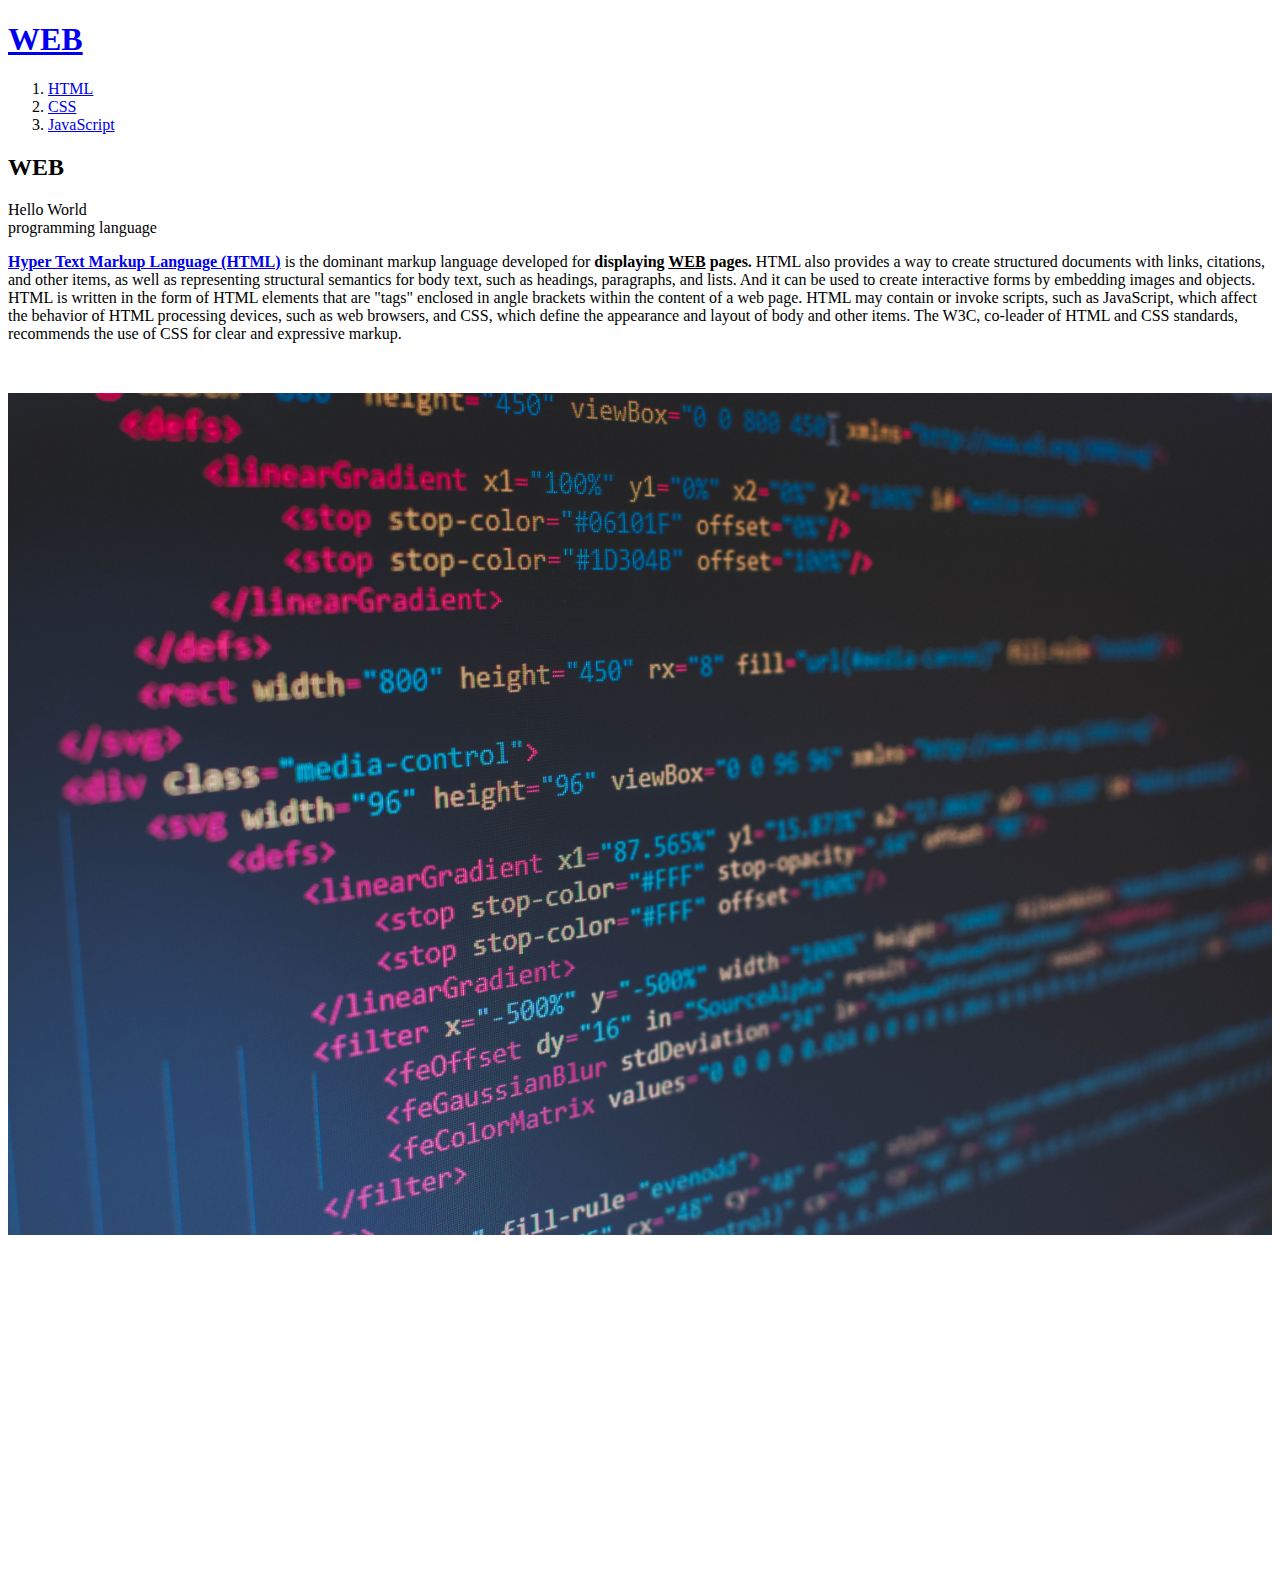
==== commit 7c458cec: "Witch Ciips main Pages" ====
--- a/index.html
+++ b/index.html
@@ -2,941 +2,86 @@
 <html lang="ko">
 
 <head>
-  <!-- Basic -->
-  <meta charset="utf-8" />
-  <meta http-equiv="X-UA-Compatible" content="IE=edge" />
-  <!-- Mobile Metas -->
-  <meta name="viewport" content="width=device-width, initial-scale=1, shrink-to-fit=no" />
-  <!-- Site Metas -->
-  <meta name="keywords" content="" />
-  <meta name="description" content="카페 535의 웹 사이트" />
-  <meta name="author" content="" />
+    <meta charset="UTF-8">
+    <meta http-equiv="X-UA-Compatible" content="IE=edge">
+    <meta name="viewport" content="width=device-width, initial-scale=1.0">
+    <title>WEB1 - Welcom</title>
+</head>
+<!-- Google tag (gtag.js) -->
+<script async src="https://www.googletagmanager.com/gtag/js?id=G-MT86JP08VK"></script>
+<script>
+    window.dataLayer = window.dataLayer || [];
+    function gtag() { dataLayer.push(arguments); }
+    gtag('js', new Date());
 
-  <title>cafe 535</title>
-  <meta property="og:type" content="website">
-  <meta property="og:title" content="cafe 535">
-  <meta property="og:description" content="카페 535의 웹 사이트">
-  <meta property="og:image" content="https://cafe535.netlify.app/bubble-tea.png">
-  <meta property="og:url" content="https://cafe535.netlify.app">
-  <!-- slider stylesheet -->
-  <link rel="stylesheet" type="text/css"
-    href="https://cdnjs.cloudflare.com/ajax/libs/OwlCarousel2/2.1.3/assets/owl.carousel.min.css" />
-
-  <!-- bootstrap core css -->
-  <link rel="stylesheet" type="text/css" href="css/bootstrap.css" />
-
-  <!-- fonts style -->
-  <link href="https://fonts.googleapis.com/css?family=Lato:400,700|Poppins:400,700|Roboto:400,700&display=swap"
-    rel="stylesheet" />
-
-  <!-- Custom styles for this template -->
-  <link href="css/style.css" rel="stylesheet" />
-  <!-- responsive style -->
-  <link href="css/responsive.css" rel="stylesheet" />
-  <meta name="naver-site-verification" content="c6ae9bee89abe28cafa42134c0f5aaab05848a67" />
-</head>
+    gtag('config', 'G-MT86JP08VK');
+</script>
 
 <body>
-  <div class="hero_area">
-    <!-- header section strats -->
-    <header class="header_section">
-      <div class="container">
-        <nav class="navbar navbar-expand-lg custom_nav-container ">
-          <a class="navbar-brand" href="index.html">
-            <img src="images/bubble-tea.png" width="50" alt="" />
-            <span>
-              cafe 535
-            </span>
-          </a>
-          <button class="navbar-toggler" type="button" data-toggle="collapse" data-target="#navbarSupportedContent"
-            aria-controls="navbarSupportedContent" aria-expanded="false" aria-label="Toggle navigation">
-            <span class="navbar-toggler-icon"></span>
-          </button>
-
-          <div class="collapse navbar-collapse" id="navbarSupportedContent">
-            <div class="d-flex ml-auto flex-column flex-lg-row align-items-center">
-              <ul class="navbar-nav  ">
-                <li class="nav-item active">
-                  <a class="nav-link" href="index.html">
-                    Home <span class="sr-only">(current)</span></a>
-                </li>
-                <li class="nav-item">
-                  <a class="nav-link" href="about.html"> About </a>
-                </li>
-                <li class="nav-item">
-                  <a class="nav-link" href="program.html"> Programs </a>
-                </li>
-                <li class="nav-item">
-                  <a class="nav-link" href="contact.html"> Contact us</a>
-                </li>
-              </ul>
-            </div>
-          </div>
-        </nav>
-      </div>
-    </header>
-    <!-- end header section -->
-    <!-- slider section -->
-    <section class=" slider_section position-relative">
-      <div class="container">
-        <div id="carouselExampleIndicators" class="carousel slide" data-ride="carousel">
-          <ol class="carousel-indicators">
-            <li data-target="#carouselExampleIndicators" data-slide-to="0" class="active"></li>
-            <li data-target="#carouselExampleIndicators" data-slide-to="1"></li>
-            <li data-target="#carouselExampleIndicators" data-slide-to="2"></li>
-            <li data-target="#carouselExampleIndicators" data-slide-to="3"></li>
-            <li data-target="#carouselExampleIndicators" data-slide-to="4"></li>
-          </ol>
-          <div class="carousel-inner">
-            <div class="carousel-item active">
-              <div class="row">
-                <div class="col-md-6">
-                  <div class="detail-box">
-                    <h1>
-                      A Cafe Of Delicious Coffee !<br />
-                      <span>
-                        535카페
-                      </span>
-                    </h1>
-                    <p>
-                      It is a long established fact that a reader will be distracted
-                      by the readable content of a page when looking at its layout.
-                      The point of using Lorem Ipsum is that it has a more-or-less
-                      normal distribution of letters, as
-                    </p>
-                    <div class="btn-box">
-                      <a href="" class="btn-1">
-                        Read More
-                      </a>
-                      <a href="" class="btn-2">
-                        Contact us
-                      </a>
-                    </div>
-                  </div>
-                </div>
-              </div>
-            </div>
-            <div class="carousel-item">
-              <div class="row">
-                <div class="col-md-6">
-                  <div class="detail-box">
-                    <h1>
-                      A Cafe Of Delicious Coffee !<br />
-                      <span>
-                        535카페
-                      </span>
-                    </h1>
-                    <p>
-                      It is a long established fact that a reader will be distracted
-                      by the readable content of a page when looking at its layout.
-                      The point of using Lorem Ipsum is that it has a more-or-less
-                      normal distribution of letters, as
-                    </p>
-                    <div class="btn-box">
-                      <a href="" class="btn-1">
-                        Read More
-                      </a>
-                      <a href="" class="btn-2">
-                        Contact us
-                      </a>
-                    </div>
-                  </div>
-                </div>
-              </div>
-            </div>
-            <div class="carousel-item">
-              <div class="row">
-                <div class="col-md-6">
-                  <div class="detail-box">
-                    <h1>
-                      A Cafe Of Delicious Coffee !<br />
-                      <span>
-                        535카페
-                      </span>
-                    </h1>
-                    <p>
-                      It is a long established fact that a reader will be distracted
-                      by the readable content of a page when looking at its layout.
-                      The point of using Lorem Ipsum is that it has a more-or-less
-                      normal distribution of letters, as
-                    </p>
-                    <div class="btn-box">
-                      <a href="" class="btn-1">
-                        Read More
-                      </a>
-                      <a href="" class="btn-2">
-                        Contact us
-                      </a>
-                    </div>
-                  </div>
-                </div>
-              </div>
-            </div>
-            <div class="carousel-item">
-              <div class="row">
-                <div class="col-md-6">
-                  <div class="detail-box">
-                    <h1>
-                      A Cafe Of Delicious Coffee !<br />
-                      <span>
-                        535카페
-                      </span>
-                    </h1>
-                    <p>
-                      It is a long established fact that a reader will be distracted
-                      by the readable content of a page when looking at its layout.
-                      The point of using Lorem Ipsum is that it has a more-or-less
-                      normal distribution of letters, as
-                    </p>
-                    <div class="btn-box">
-                      <a href="" class="btn-1">
-                        Read More
-                      </a>
-                      <a href="" class="btn-2">
-                        Contact us
-                      </a>
-                    </div>
-                  </div>
-                </div>
-              </div>
-            </div>
-            <div class="carousel-item">
-              <div class="row">
-                <div class="col-md-6">
-                  <div class="detail-box">
-                    <h1>
-                      A Cafe Of Delicious Coffee !<br />
-                      <span>
-                        535카페
-                      </span>
-                    </h1>
-                    <p>
-                      It is a long established fact that a reader will be distracted
-                      by the readable content of a page when looking at its layout.
-                      The point of using Lorem Ipsum is that it has a more-or-less
-                      normal distribution of letters, as
-                    </p>
-                    <div class="btn-box">
-                      <a href="" class="btn-1">
-                        Read More
-                      </a>
-                      <a href="" class="btn-2">
-                        Contact us
-                      </a>
-                    </div>
-                  </div>
-                </div>
-              </div>
-            </div>
-          </div>
-        </div>
-
-      </div>
-    </section>
-    <!-- end slider section -->
-  </div>
-
-  <!-- offer section -->
-
-  <section class="offer_section hero_next_section-margin layout_padding">
-    <div class="container">
-      <div class="heading_container">
-        <h2>
-          what we offer
-        </h2>
-        <p>
-          It is a long established fact that a reader will be distracted by
-          the readable content of a page when looking at its layout. The point
-          of using Lorem
-        </p>
-      </div>
-      <div class="row">
-        <div class="col-md-6">
-          <div class="content-box">
-            <div class="img-box">
-              <svg xmlns="http://www.w3.org/2000/svg" height="512pt" version="1.1" viewBox="-38 0 512 512.00142"
-                width="512pt">
-                <g id="surface1">
-                  <path
-                    d="M 435.488281 138.917969 L 435.472656 138.519531 C 435.25 133.601562 435.101562 128.398438 435.011719 122.609375 C 434.59375 94.378906 412.152344 71.027344 383.917969 69.449219 C 325.050781 66.164062 279.511719 46.96875 240.601562 9.042969 L 240.269531 8.726562 C 227.578125 -2.910156 208.433594 -2.910156 195.738281 8.726562 L 195.40625 9.042969 C 156.496094 46.96875 110.957031 66.164062 52.089844 69.453125 C 23.859375 71.027344 1.414062 94.378906 0.996094 122.613281 C 0.910156 128.363281 0.757812 133.566406 0.535156 138.519531 L 0.511719 139.445312 C -0.632812 199.472656 -2.054688 274.179688 22.9375 341.988281 C 36.679688 379.277344 57.492188 411.691406 84.792969 438.335938 C 115.886719 468.679688 156.613281 492.769531 205.839844 509.933594 C 207.441406 510.492188 209.105469 510.945312 210.800781 511.285156 C 213.191406 511.761719 215.597656 512 218.003906 512 C 220.410156 512 222.820312 511.761719 225.207031 511.285156 C 226.902344 510.945312 228.578125 510.488281 230.1875 509.925781 C 279.355469 492.730469 320.039062 468.628906 351.105469 438.289062 C 378.394531 411.636719 399.207031 379.214844 412.960938 341.917969 C 438.046875 273.90625 436.628906 199.058594 435.488281 138.917969 Z M 384.773438 331.523438 C 358.414062 402.992188 304.605469 452.074219 220.273438 481.566406 C 219.972656 481.667969 219.652344 481.757812 219.320312 481.824219 C 218.449219 481.996094 217.5625 481.996094 216.679688 481.820312 C 216.351562 481.753906 216.03125 481.667969 215.734375 481.566406 C 131.3125 452.128906 77.46875 403.074219 51.128906 331.601562 C 28.09375 269.097656 29.398438 200.519531 30.550781 140.019531 L 30.558594 139.683594 C 30.792969 134.484375 30.949219 129.039062 31.035156 123.054688 C 31.222656 110.519531 41.207031 100.148438 53.765625 99.449219 C 87.078125 97.589844 116.34375 91.152344 143.234375 79.769531 C 170.089844 68.402344 193.941406 52.378906 216.144531 30.785156 C 217.273438 29.832031 218.738281 29.828125 219.863281 30.785156 C 242.070312 52.378906 265.921875 68.402344 292.773438 79.769531 C 319.664062 91.152344 348.929688 97.589844 382.246094 99.449219 C 394.804688 100.148438 404.789062 110.519531 404.972656 123.058594 C 405.0625 129.074219 405.21875 134.519531 405.453125 139.683594 C 406.601562 200.253906 407.875 268.886719 384.773438 331.523438 Z M 384.773438 331.523438 "
-                    style=" stroke:none;fill-rule:nonzero;fill:rgb(0%,0%,0%);fill-opacity:1;" />
-                  <path
-                    d="M 217.996094 128.410156 C 147.636719 128.410156 90.398438 185.652344 90.398438 256.007812 C 90.398438 326.367188 147.636719 383.609375 217.996094 383.609375 C 288.351562 383.609375 345.59375 326.367188 345.59375 256.007812 C 345.59375 185.652344 288.351562 128.410156 217.996094 128.410156 Z M 217.996094 353.5625 C 164.203125 353.5625 120.441406 309.800781 120.441406 256.007812 C 120.441406 202.214844 164.203125 158.453125 217.996094 158.453125 C 271.785156 158.453125 315.546875 202.214844 315.546875 256.007812 C 315.546875 309.800781 271.785156 353.5625 217.996094 353.5625 Z M 217.996094 353.5625 "
-                    style=" stroke:none;fill-rule:nonzero;fill:rgb(0%,0%,0%);fill-opacity:1;" />
-                  <path
-                    d="M 254.667969 216.394531 L 195.402344 275.660156 L 179.316406 259.574219 C 173.449219 253.707031 163.9375 253.707031 158.070312 259.574219 C 152.207031 265.441406 152.207031 274.953125 158.070312 280.816406 L 184.78125 307.527344 C 187.714844 310.460938 191.558594 311.925781 195.402344 311.925781 C 199.246094 311.925781 203.089844 310.460938 206.023438 307.527344 L 275.914062 237.636719 C 281.777344 231.769531 281.777344 222.257812 275.914062 216.394531 C 270.046875 210.523438 260.535156 210.523438 254.667969 216.394531 Z M 254.667969 216.394531 "
-                    style=" stroke:none;fill-rule:nonzero;fill:rgb(0%,0%,0%);fill-opacity:1;" />
-                </g>
-              </svg>
-            </div>
-            <div class="detail-box">
-              <h6>
-                safety first
-              </h6>
-              <p>
-                It is a long established fact that a reader will be distracted
-                by the readable content of a page when looking at its layout.
-                The point of using Lorem
-              </p>
-            </div>
-          </div>
-        </div>
-        <div class="col-md-6">
-          <div class="content-box">
-            <div class="img-box">
-              <svg version="1.1" id="Capa_5" xmlns="http://www.w3.org/2000/svg"
-                xmlns:xlink="http://www.w3.org/1999/xlink" x="0px" y="0px" viewBox="0 0 469.333 469.333"
-                style="enable-background:new 0 0 469.333 469.333;" xml:space="preserve">
-                <g>
-                  <g>
-                    <g>
-                      <rect x="0" y="128" width="42.667" height="42.667" />
-                      <rect x="0" y="213.333" width="42.667" height="42.667" />
-                      <path d="M0,384c0,23.467,19.2,42.667,42.667,42.667h170.667v-128H0V384z" />
-                      <rect x="85.333" y="42.667" width="42.667" height="42.667" />
-                      <path d="M426.667,42.667v42.667h42.667C469.333,64,448,42.667,426.667,42.667z" />
-                      <rect x="170.667" y="42.667" width="42.667" height="42.667" />
-                      <path d="M42.667,42.667C21.333,42.667,0,64,0,85.333h42.667V42.667z" />
-                      <rect x="341.333" y="42.667" width="42.667" height="42.667" />
-                      <rect x="426.667" y="298.667" width="42.667" height="42.667" />
-                      <rect x="426.667" y="213.333" width="42.667" height="42.667" />
-                      <rect x="426.667" y="128" width="42.667" height="42.667" />
-                      <path d="M426.667,426.667c21.333,0,42.667-21.333,42.667-42.667h-42.667V426.667z" />
-                      <rect x="256" y="42.667" width="42.667" height="42.667" />
-                      <rect x="256" y="384" width="42.667" height="42.667" />
-                      <rect x="341.333" y="384" width="42.667" height="42.667" />
-                    </g>
-                  </g>
-                </g>
-                <g>
-                </g>
-                <g>
-                </g>
-                <g>
-                </g>
-                <g>
-                </g>
-                <g>
-                </g>
-                <g>
-                </g>
-                <g>
-                </g>
-                <g>
-                </g>
-                <g>
-                </g>
-                <g>
-                </g>
-                <g>
-                </g>
-                <g>
-                </g>
-                <g>
-                </g>
-                <g>
-                </g>
-                <g>
-                </g>
-              </svg>
-
-            </div>
-            <div class="detail-box">
-              <h6>
-                small class Size
-              </h6>
-              <p>
-                It is a long established fact that a reader will be distracted
-                by the readable content of a page when looking at its layout.
-                The point of using Lorem
-              </p>
-            </div>
-          </div>
-        </div>
-        <div class="col-md-6">
-          <div class="content-box">
-            <div class="img-box">
-              <svg version="1.1" id="Capa_3" xmlns="http://www.w3.org/2000/svg"
-                xmlns:xlink="http://www.w3.org/1999/xlink" x="0px" y="0px" viewBox="0 0 512 512"
-                style="enable-background:new 0 0 512 512;" xml:space="preserve">
-                <g>
-                  <g>
-                    <path
-                      d="M44.07,403.93C42.21,402.07,39.63,401,37,401s-5.21,1.069-7.07,2.93C28.07,405.79,27,408.37,27,411s1.07,5.21,2.93,7.069
-                 C31.79,419.93,34.37,421,37,421s5.21-1.07,7.07-2.931C45.93,416.21,47,413.63,47,411S45.93,405.79,44.07,403.93z" />
-                  </g>
-                </g>
-                <g>
-                  <g>
-                    <path d="M445.627,115.988c-0.004-0.003-0.008-0.007-0.013-0.01l-66.666-45.032c-12.782-8.634-28.008-11.83-42.585-9.68
-                 c0.651-3.141,0.992-6.369,0.992-9.651c0-12.579-4.899-24.405-13.794-33.301l-4.521-4.521C310.146,4.898,298.319,0,285.74,0
-                 c-12.579,0-24.406,4.898-33.302,13.794c-8.895,8.896-13.793,20.722-13.793,33.302c0,12.579,4.899,24.405,13.793,33.3l4.521,4.522
-                 c5.665,5.664,12.521,9.7,20,11.89l-67.283,50.694c-4.282,3.226-7.391,7.463-9.218,12.145c-4.842-0.978-9.974-0.704-14.882,1.049
-                 l-65.179,23.26c2.381-5.627,3.698-11.809,3.698-18.293v-6.394c0-25.968-21.127-47.095-47.095-47.095s-47.095,21.127-47.095,47.095
-                 v6.394c0,18.069,10.234,33.785,25.205,41.68C38.195,214.491,27,231.198,27,249.722V369c0,5.522,4.477,10,10,10s10-4.478,10-10
-                 v-18.3h39.443c2.082,0,4.015-0.638,5.616-1.727l45.219-30.695c4.445-3.017,9.634-4.611,15.005-4.611
-                 c14.731,0,26.716,11.984,26.716,26.715v61.974l-28,11.205V363.5c0-3.601-1.936-6.923-5.067-8.699
-                 c-3.131-1.775-6.976-1.731-10.066,0.117L85.2,385.228c-6.292,3.764-10.2,10.657-10.2,17.989V492H47v-41.98c0-5.522-4.477-10-10-10
-                 s-10,4.478-10,10V502c0,5.522,4.477,10,10,10h48c5.523,0,10-4.478,10-10v-98.783c0-0.337,0.18-0.654,0.468-0.826L131,381.135V502
-                 c0,5.522,4.477,10,10,10h334c5.523,0,10-4.478,10-10V188.722C485,159.263,470.284,132.089,445.627,115.988z M271.102,70.777
-                 l-4.521-4.523c-5.118-5.117-7.936-11.921-7.936-19.158c0-7.238,2.818-14.042,7.936-19.159C271.698,22.818,278.502,20,285.74,20
-                 s14.041,2.818,19.159,7.937l4.521,4.521c10.564,10.563,10.564,27.754,0,38.318C298.855,81.34,281.665,81.34,271.102,70.777z
-                  M221.712,163.475l99.208-74.748c13.748-10.357,32.569-10.842,46.833-1.208l55.437,37.447l-48.926,39.357l-38.37-25.919
-                 c-2.77-1.872-6.292-2.236-9.387-0.968l-97.01,39.726c-3.602,1.472-7.809,0.071-9.808-3.262c-0.009-0.016-0.019-0.031-0.028-0.047
-                 C217.598,170.372,218.479,165.91,221.712,163.475z M49.905,165.663v-6.394c0-14.94,12.155-27.095,27.095-27.095
-                 s27.095,12.154,27.095,27.095v6.394c0,14.94-12.155,27.096-27.095,27.096S49.905,180.604,49.905,165.663z M107,262.333v52.327
-                 L83.371,330.7H47v-27.033v-53.945c0-10.97,6.941-20.816,17.272-24.503l128.025-45.688c3.565-1.271,7.557,0.168,9.487,3.425
-                 c2.121,3.578,1.097,8.226-2.33,10.581l-88.118,60.555C108.622,255.957,107,259.039,107,262.333z M152.284,293.667
-                 c-9.012,0-17.726,2.574-25.284,7.442v-33.515l83.782-57.575c4.767-3.276,8.207-7.813,10.173-12.877
-                 c1.854,0.38,3.748,0.583,5.655,0.583c3.516,0,7.068-0.664,10.467-2.056l92.058-37.697l39.736,26.841
-                 c8.849,6.784,14.13,17.469,14.13,28.625V292h-19.667c-2.213,0-4.363,0.734-6.115,2.087L257.817,370.9L199,394.395v-54.013
-                 C199,314.623,178.043,293.667,152.284,293.667z M465,492H151v-56.894l115.534-46.153c0.862-0.344,1.671-0.806,2.405-1.373
-                 L366.747,312H465V492z M465,292h-20v-78.867c0-5.522-4.477-10-10-10s-10,4.478-10,10V292h-22v-78.562
-                 c0-13.213-4.771-25.998-13.125-36.005l50.453-40.585C455.89,149.477,465,168.391,465,188.722V292z" />
-                  </g>
-                </g>
-                <g>
-                  <g>
-                    <path d="M427,352.333h-23.333c-5.523,0-10,4.478-10,10c0,5.522,4.477,10,10,10H417V411c0,5.522,4.477,10,10,10s10-4.478,10-10
-                 v-48.667C437,356.811,432.523,352.333,427,352.333z" />
-                  </g>
-                </g>
-                <g>
-                  <g>
-                    <path
-                      d="M434.07,442.951c-1.86-1.861-4.44-2.931-7.07-2.931s-5.21,1.07-7.07,2.931c-1.86,1.859-2.93,4.439-2.93,7.069
-                 s1.07,5.21,2.93,7.07s4.44,2.93,7.07,2.93s5.21-1.069,7.07-2.93c1.86-1.861,2.93-4.44,2.93-7.07S435.93,444.81,434.07,442.951z" />
-                  </g>
-                </g>
-                <g>
-                </g>
-                <g>
-                </g>
-                <g>
-                </g>
-                <g>
-                </g>
-                <g>
-                </g>
-                <g>
-                </g>
-                <g>
-                </g>
-                <g>
-                </g>
-                <g>
-                </g>
-                <g>
-                </g>
-                <g>
-                </g>
-                <g>
-                </g>
-                <g>
-                </g>
-                <g>
-                </g>
-                <g>
-                </g>
-              </svg>
-            </div>
-            <div class="detail-box">
-              <h6>
-                infant care
-              </h6>
-              <p>
-                It is a long established fact that a reader will be distracted
-                by the readable content of a page when looking at its layout.
-                The point of using Lorem
-              </p>
-            </div>
-          </div>
-        </div>
-        <div class="col-md-6">
-          <div class="content-box">
-            <div class="img-box">
-              <svg version="1.1" id="Capa_1" xmlns="http://www.w3.org/2000/svg"
-                xmlns:xlink="http://www.w3.org/1999/xlink" x="0px" y="0px" viewBox="0 0 480 480"
-                style="enable-background:new 0 0 480 480;" xml:space="preserve">
-                <g>
-                  <g>
-                    <path d="M256,152v-8c0.001-4.417-3.579-7.999-7.996-8c-0.001,0-0.003,0-0.004,0H131.676c17.735-19.703,16.14-50.053-3.564-67.789
-                 c-19.703-17.735-50.053-16.14-67.789,3.564c-16.536,18.37-16.418,46.295,0.272,64.525C30.743,139.373,8.037,164.505,8,194.516V280
-                 c-0.001,4.417,3.579,7.999,7.996,8c0.001,0,0.003,0,0.004,0h24v104H8c-4.417-0.001-7.999,3.579-8,7.996c0,0.001,0,0.003,0,0.004
-                 v72c-0.001,4.417,3.579,7.999,7.996,8c0.001,0,0.003,0,0.004,0h176c4.417,0.001,7.999-3.579,8-7.996c0-0.001,0-0.003,0-0.004v-72
-                 c0.001-4.417-3.579-7.999-7.996-8c-0.001,0-0.003,0-0.004,0h-32V184h96c4.417,0.001,7.999-3.579,8-7.996c0-0.001,0-0.003,0-0.004
-                 v-8h176v-16H256z M96,72c17.673,0,32,14.327,32,32s-14.327,32-32,32s-32-14.327-32-32C64.019,86.335,78.335,72.019,96,72z
-                  M176,408v56H16v-56H176z M240,168h-96c-4.417-0.001-7.999,3.579-8,7.996c0,0.001,0,0.003,0,0.004v216h-32V272H88v120H56V184H40
-                 v88H24v-77.484c0.026-23.47,19.046-42.489,42.516-42.516H240V168z" />
-                  </g>
-                </g>
-                <g>
-                  <g>
-                    <path
-                      d="M328.004,0c-0.001,0-0.003,0-0.004,0H192c-4.417-0.001-7.999,3.579-8,7.996c0,0.001,0,0.003,0,0.004v28l-28.797,21.602
-                 c-3.535,2.646-4.256,7.657-1.61,11.193c1.104,1.474,2.682,2.522,4.469,2.967L184,78.246V112c-0.001,4.417,3.579,7.999,7.996,8
-                 c0.001,0,0.003,0,0.004,0h136c4.417,0.001,7.999-3.579,8-7.996c0-0.001,0-0.003,0-0.004V8C336.001,3.583,332.421,0.001,328.004,0z
-                  M320,104H200V72c-0.001-3.672-2.5-6.872-6.063-7.762l-15.688-3.922l18.547-13.918C198.813,44.89,200,42.518,200,40V16h120V104z" />
-                  </g>
-                </g>
-                <g>
-                  <g>
-                    <path d="M290.344,34.344L256,68.688l-18.344-18.344l-11.312,11.312l24,24c1.498,1.503,3.534,2.346,5.656,2.344
-                 c2.122,0.002,4.158-0.841,5.656-2.344l40-40L290.344,34.344z" />
-                  </g>
-                </g>
-                <g>
-                  <g>
-                    <path
-                      d="M366.347,390.84c12.65-12.342,12.899-32.602,0.557-45.251c-12.342-12.65-32.602-12.899-45.251-0.557
-                 c-12.65,12.342-12.899,32.602-0.557,45.251c0.183,0.188,0.369,0.374,0.557,0.557C310.62,398.27,304.004,410.699,304,424v48
-                 c-0.001,4.417,3.579,7.999,7.996,8c0.001,0,0.003,0,0.004,0h64c4.417,0.001,7.999-3.579,8-7.996c0-0.001,0-0.003,0-0.004v-48
-                 C383.996,410.699,377.38,398.27,366.347,390.84z M344,352c8.837,0,16,7.163,16,16s-7.163,16-16,16s-16-7.163-16-16
-                 C328.01,359.168,335.168,352.01,344,352z M368,464h-48v-40c0-13.255,10.745-24,24-24s24,10.745,24,24V464z" />
-                  </g>
-                </g>
-                <g>
-                  <g>
-                    <path
-                      d="M462.347,390.84c12.65-12.342,12.899-32.602,0.557-45.251c-12.342-12.65-32.602-12.899-45.251-0.557
-                 c-12.65,12.342-12.899,32.602-0.557,45.251c0.183,0.188,0.369,0.374,0.557,0.557C406.62,398.27,400.004,410.699,400,424v48
-                 c-0.001,4.417,3.579,7.999,7.996,8c0.001,0,0.003,0,0.004,0h64c4.417,0.001,7.999-3.579,8-7.996c0-0.001,0-0.003,0-0.004v-48
-                 C479.996,410.699,473.38,398.27,462.347,390.84z M440,352c8.837,0,16,7.163,16,16s-7.163,16-16,16s-16-7.163-16-16
-                 C424.01,359.168,431.168,352.01,440,352z M464,464h-48v-40c0-13.255,10.745-24,24-24s24,10.745,24,24V464z" />
-                  </g>
-                </g>
-                <g>
-                  <g>
-                    <path
-                      d="M270.347,390.84c12.65-12.342,12.899-32.602,0.557-45.251c-12.342-12.65-32.602-12.899-45.251-0.557
-                 c-12.65,12.342-12.899,32.602-0.557,45.251c0.183,0.188,0.369,0.374,0.557,0.557C214.62,398.27,208.004,410.699,208,424v48
-                 c-0.001,4.417,3.579,7.999,7.996,8c0.001,0,0.003,0,0.004,0h64c4.417,0.001,7.999-3.579,8-7.996c0-0.001,0-0.003,0-0.004v-48
-                 C287.996,410.699,281.38,398.27,270.347,390.84z M248,352c8.837,0,16,7.163,16,16s-7.163,16-16,16s-16-7.163-16-16
-                 C232.01,359.168,239.168,352.01,248,352z M272,464h-48v-40c0-13.255,10.745-24,24-24s24,10.745,24,24V464z" />
-                  </g>
-                </g>
-                <g>
-                </g>
-                <g>
-                </g>
-                <g>
-                </g>
-                <g>
-                </g>
-                <g>
-                </g>
-                <g>
-                </g>
-                <g>
-                </g>
-                <g>
-                </g>
-                <g>
-                </g>
-                <g>
-                </g>
-                <g>
-                </g>
-                <g>
-                </g>
-                <g>
-                </g>
-                <g>
-                </g>
-                <g>
-                </g>
-              </svg>
-            </div>
-            <div class="detail-box">
-              <h6>
-                cretive lessons
-              </h6>
-              <p>
-                It is a long established fact that a reader will be distracted
-                by the readable content of a page when looking at its layout.
-                The point of using Lorem
-              </p>
-            </div>
-          </div>
-        </div>
-        <div class="col-md-6">
-          <div class="content-box">
-            <div class="img-box">
-              <svg height="512" viewBox="0 0 44 60" width="512" xmlns="http://www.w3.org/2000/svg">
-                <g id="007---Vegan-Certified">
-                  <path id="Shape"
-                    d="m2.51 27.21c.41 1.53-.65 3.91.44 5.78s3.73 2.2 4.78 3.26c.66341509.9402255 1.22965215 1.94538 1.69 3l-5.3 15.47c-.24986143.8046502.03135368 1.6795957.70323859 2.1879887.6718849.5083929 1.59032712.541188 2.29676141.0820113l3.32-2.35 1.17 3.89c.2470407.8346382 1.0055339 1.4136582 1.8757731 1.4319309s1.652369-.5283981 1.9342269-1.3519309l5.18-14.91c.894629.3801265 1.905371.3801265 2.8 0l5.14 14.95c.2818579.8235328 1.0639877 1.3702036 1.9342269 1.3519309s1.6287324-.5972927 1.8757731-1.4319309l1.17-3.89 3.32 2.32c.7064343.4591767 1.6248765.4263816 2.2967614-.0820113.6718849-.508393.9531-1.3833385.7032386-2.1879887l-5.26-15.44c.4621021-1.0517589 1.0247145-2.0564238 1.68-3 1.09-1.12 3.74-1.42 4.79-3.29s.05-4.3.44-5.78 2.51-3.03 2.51-5.22-2.14-3.82-2.51-5.22.65-3.91-.44-5.78-3.73-2.2-4.78-3.26-1.38-3.74-3.27-4.8-4.3 0-5.78-.43-3.02-2.51-5.22-2.51-3.81 2.13-5.22 2.51c-1.56.41-3.9-.66-5.78.43s-2.19 3.72-3.26 4.79-3.74 1.38-4.74 3.27 0 4.3-.44 5.78-2.56 3.01-2.56 5.22 2.13 3.79 2.51 5.21zm11.06 30.79-1.17-3.91c-.1976033-.6096465-.6753934-1.0876735-1.2849419-1.2855789-.6095485-.1979053-1.27701924-.0917163-1.7950581.2855789l-3.32 2.32c5.36-15.61 4.9-14.41 5-14.41 1.84 1.07 4.3 0 5.78.43.7212439.3095798 1.3946823.7203773 2 1.22zm21.11-5c-.5317197-.3750147-1.2126328-.4679309-1.8253891-.2490894-.6127563.2188416-1.0807556.7220836-1.2546109 1.3490894l-1.17 3.9-5.26-15.31c.6003733-.5039265 1.2749967-.9120736 2-1.21 1.57-.42 3.9.65 5.78-.44.1-.06-.35-1.22 5 14.36zm-31.56-33.3c1.43-2 1.63-2.66 1.4-5.25s-.09-2.77 2.24-3.84 2.79-1.54 3.85-3.86 1.39-2.46 3.85-2.23 3.23 0 5.25-1.4 2.47-1.49 4.58 0 2.71 1.62 5.25 1.4 2.78-.09 3.85 2.23 1.55 2.79 3.85 3.86 2.47 1.34 2.24 3.84 0 3.24 1.4 5.25 1.49 2.47 0 4.58-1.63 2.66-1.4 5.25.09 2.77-2.24 3.85-2.78 1.53-3.85 3.85-1.34 2.46-3.85 2.24-3.23 0-5.25 1.39-2.47 1.49-4.58 0c-1.0423154-.9426353-2.3946995-1.4693533-3.8-1.48-1.44 0-3.07.41-3.91-.07-1.15-.67-1.46-3.09-2.85-4.47s-3.82-1.72-4.47-2.84.27-3.4-.24-5.29-2.44-3.38-2.44-4.71c.15146417-.856136.53941752-1.6528259 1.12-2.3z" />
-                  <path id="Shape"
-                    d="m22 37c8.2842712 0 15-6.7157288 15-15s-6.7157288-15-15-15-15 6.7157288-15 15 6.7157288 15 15 15zm0-28c7.1797017 0 13 5.8202983 13 13s-5.8202983 13-13 13-13-5.8202983-13-13c0-3.4478144 1.3696389-6.7544152 3.8076118-9.1923882 2.437973-2.4379729 5.7445738-3.8076118 9.1923882-3.8076118z" />
-                  <path id="Shape"
-                    d="m15.05 25.23c.5326668-.0266663.9506671-.4666665.95-1-.04701-1.7723836.6491214-3.4837067 1.92-4.72 1.51-1.5 3.29-1.9 5.48-2.27 1.5112798-.2598751 2.9558943-.8173263 4.25-1.64 1.3 5-1.07 11.2-6 12.84-1.1557039.3803653-2.3633585.5793921-3.58.59 1.4512518-2.7056317 3.503907-5.0422376 6-6.83.2152922-.1561269.3595264-.3915809.400811-.6543011.0412846-.2627203-.0237813-.5310643-.180811-.7456989-.3245963-.4421183-.9447379-.5402702-1.39-.22-3.2408451 2.2460799-5.7761199 5.3674853-7.31 9-.1029087.2892167-.0672774.6096747.0966476.8692226.1639249.2595479.4379782.4294236.7433524.4607774 5.23.56 9.93-1.56 12.26-6.6 1.5594824-3.3648605 1.7106785-7.2131594.42-10.69-.1144927-.2847517-.3534014-.5011592-.6480543-.5870183-.2946529-.0858592-.6124138-.0316601-.8619457.1470183-1.3294676 1.0397446-2.8903874 1.7430162-4.55 2.05-2.45.41-4.63.91-6.56 2.82-1.6608428 1.6355323-2.5634345 3.8901991-2.49 6.22.0103478.2671046.1272025.5189482.3244812.6993174.1972788.1803692.4585583.2742482.7255188.2606826z" />
-                </g>
-              </svg>
-            </div>
-            <div class="detail-box">
-              <h6>
-                certified teachers
-              </h6>
-              <p>
-                It is a long established fact that a reader will be distracted
-                by the readable content of a page when looking at its layout.
-                The point of using Lorem
-              </p>
-            </div>
-          </div>
-        </div>
-        <div class="col-md-6">
-          <div class="content-box">
-            <div class="img-box">
-              <svg height="496pt" viewBox="-24 0 496 496" width="496pt" xmlns="http://www.w3.org/2000/svg">
-                <path
-                  d="m416 80c-17.648438 0-32 14.351562-32 32v101.230469l-16.65625 21.195312c-2.511719-10.554687-12.023438-18.425781-23.34375-18.425781h-1.046875c-6.632813 0-13.023437 2.785156-17.546875 7.625l-98.644531 105.695312c-1.042969 1.113282-1.867188 2.367188-2.761719 3.574219-.894531-1.207031-1.71875-2.460937-2.761719-3.574219l-98.644531-105.695312c-4.523438-4.839844-10.914062-7.625-17.546875-7.625h-1.046875c-11.320312 0-20.832031 7.871094-23.34375 18.433594l-16.65625-21.203125v-101.230469c0-17.648438-14.351562-32-32-32s-32 14.351562-32 32v136c0 1.335938.335938 2.65625.976562 3.832031l48 88c.367188.664063.832032 1.289063 1.367188 1.824219l62.632812 62.632812c4.464844 4.464844 7.023438 10.648438 7.023438 16.96875v66.742188c0 4.414062 3.585938 8 8 8h192c4.414062 0 8-3.585938 8-8v-66.742188c0-6.320312 2.558594-12.496093 7.023438-16.96875l62.632812-62.632812c.535156-.535156 1-1.160156 1.367188-1.824219l48-88c.640624-1.175781.976562-2.496093.976562-3.832031v-136c0-17.648438-14.351562-32-32-32zm-291.710938 312.976562-61.816406-61.816406-46.472656-85.199218v-133.960938c0-8.824219 7.175781-16 16-16s16 7.175781 16 16v104c0 1.792969.601562 3.527344 1.710938 4.945312l88 112 12.578124-9.882812-54.289062-69.101562v-13.960938c0-4.40625 3.59375-8 8-8h1.046875c2.210937 0 4.335937.929688 5.847656 2.535156l98.65625 105.695313c4.152344 4.464843 6.449219 10.28125 6.449219 16.386719v91.382812h-80v-26.742188c0-10.691406-4.160156-20.730468-11.710938-28.28125zm11.710938 71.023438h80v16h-80zm96 16v-16h80v16zm200-234.039062-46.472656 85.191406-61.816406 61.816406c-7.550782 7.558594-11.710938 17.597656-11.710938 28.289062v26.742188h-80v-91.382812c0-6.105469 2.296875-11.921876 6.457031-16.378907l98.65625-105.695312c1.503907-1.613281 3.628907-2.542969 5.839844-2.542969h1.046875c4.40625 0 8 3.59375 8 8v13.960938l-54.289062 69.09375 12.578124 9.882812 88-112c1.109376-1.410156 1.710938-3.144531 1.710938-4.9375v-104c0-8.824219 7.175781-16 16-16s16 7.175781 16 16zm0 0" />
-                <path
-                  d="m224 256c70.574219 0 128-57.425781 128-128s-57.425781-128-128-128-128 57.425781-128 128 57.425781 128 128 128zm0-16c-58.121094 0-106.015625-44.511719-111.457031-101.230469l18.769531-18.769531h12.6875c2.121094 0 4.160156-.839844 5.65625-2.34375l13.65625-13.65625h12.6875c2.121094 0 4.160156-.839844 5.65625-2.34375l32-32c1.503906-1.496094 2.34375-3.535156 2.34375-5.65625v-12.6875l13.65625-13.65625c1.503906-1.496094 2.34375-3.535156 2.34375-5.65625v-15.59375c14.238281 1.019531 27.71875 4.699219 40 10.554688v17.726562l-13.65625 13.65625c-1.503906 1.496094-2.34375 3.535156-2.34375 5.65625v12.6875l-13.65625 13.65625c-1.503906 1.496094-2.34375 3.535156-2.34375 5.65625v16c0 2.121094.839844 4.160156 2.34375 5.65625l13.65625 13.65625v12.6875c0 2.121094.839844 4.160156 2.34375 5.65625l16 16c1.496094 1.503906 3.535156 2.34375 5.65625 2.34375h12.6875l23.480469 23.480469c-20.222657 29.273437-53.976563 48.519531-92.167969 48.519531zm112-112c0 17.648438-4.214844 34.296875-11.519531 49.167969l-22.824219-22.824219c-1.496094-1.503906-3.535156-2.34375-5.65625-2.34375h-12.6875l-11.3125-11.3125v-12.6875c0-2.121094-.839844-4.160156-2.34375-5.65625l-13.65625-13.65625v-9.375l13.65625-13.65625c1.503906-1.496094 2.34375-3.535156 2.34375-5.65625v-12.6875l13.65625-13.65625c1.503906-1.496094 2.34375-3.535156 2.34375-5.65625v-11.785156c28.976562 20.265625 48 53.824218 48 91.785156zm-120-111.59375v12.28125l-13.65625 13.65625c-1.503906 1.496094-2.34375 3.535156-2.34375 5.65625v12.6875l-27.3125 27.3125h-12.6875c-2.121094 0-4.160156.839844-5.65625 2.34375l-13.65625 13.65625h-12.6875c-2.121094 0-4.160156.839844-5.65625 2.34375l-9.679688 9.679688c5.710938-53.511719 49.289063-95.765626 103.335938-99.617188zm0 0" />
-                <path
-                  d="m240 164.6875v-20.6875c0-2.121094-.839844-4.160156-2.34375-5.65625l-16-16c-1.496094-1.503906-3.535156-2.34375-5.65625-2.34375h-16c-2.121094 0-4.160156.839844-5.65625 2.34375l-13.65625 13.65625h-28.6875c-4.414062 0-8 3.585938-8 8v40c0 4.414062 3.585938 8 8 8h12.6875l13.65625 13.65625c1.496094 1.503906 3.535156 2.34375 5.65625 2.34375h12.6875l13.65625 13.65625c1.496094 1.503906 3.535156 2.34375 5.65625 2.34375h16c2.121094 0 4.160156-.839844 5.65625-2.34375l16-16c1.503906-1.496094 2.34375-3.535156 2.34375-5.65625v-16c0-2.121094-.839844-4.160156-2.34375-5.65625zm0 32-11.3125 11.3125h-9.375l-13.65625-13.65625c-1.496094-1.503906-3.535156-2.34375-5.65625-2.34375h-12.6875l-13.65625-13.65625c-1.496094-1.503906-3.535156-2.34375-5.65625-2.34375h-8v-24h24c2.121094 0 4.160156-.839844 5.65625-2.34375l13.65625-13.65625h9.375l11.3125 11.3125v20.6875c0 2.121094.839844 4.160156 2.34375 5.65625l13.65625 13.65625zm0 0" />
-              </svg>
-            </div>
-            <div class="detail-box">
-              <h6>
-                happy environment
-              </h6>
-              <p>
-                It is a long established fact that a reader will be distracted
-                by the readable content of a page when looking at its layout.
-                The point of using Lorem
-              </p>
-            </div>
-          </div>
-        </div>
-      </div>
-    </div>
-  </section>
-
-  <!-- end offer section -->
-
-  <!-- about section -->
-  <section class="about_section ">
-    <div class="container-fluid">
-      <div class="row">
-        <div class="col-md-6" style="left: 100px;">
-          <div class="img-box">
-            <img src="images/cafe 535.png" width="15%" alt style="width: 300px;">
-          </div>
-        </div>
-        <div class="col-md-5 col-lg-4">
-          <div class="detail-box">
-            <div class="heading_container">
-              <h2>
-                A Few words about us
-              </h2>
-            </div>
-            <p>
-              It is a long established fact that a reader will be distracted by the readable content of a page when
-              looking at its layout. The point of using Lorem Ipsum is that it has a more-or-less normal distribution
-              of letters, as opposed to using 'Content here, content here', making it look like readable English. Many
-              desktop publishing packages and web
-            </p>
-            <div>
-              <a href="">
-                Read More
-              </a>
-            </div>
-
-          </div>
-        </div>
-      </div>
-    </div>
-
-
-  </section>
-
-  <!-- end about section -->
-
-  <!-- client section -->
-
-  <section class="client_section layout_padding">
-    <div class="container layout_padding2-top">
-      <div class="heading_container">
-        <h2>
-          Parent’s Feedback
-        </h2>
-      </div>
-      <div id="carouselExampleControls" class="carousel slide" data-ride="carousel">
-        <div class="carousel-inner">
-          <div class="carousel-item active">
-            <div class="client_container layout_padding">
-              <div class="img-box">
-                <img src="images/client.png" alt="">
-              </div>
-              <div class="detail-box">
-                <h4>
-                  Rohali jonson
-                </h4>
-                <h6>
-                  customer
-                </h6>
-                <p>
-                  There are many variations of passages of Lorem Ipsum available, but the majority have suffered
-                  alteration in
-                  some form, by injected humour, or randomised words which don't look even slightly believable. If you
-                  are
-                  going to use a passage of Lorem Ipsum, you need to be sure there isn't anything embarrassing hidden in
-                  the
-                  middle of text. All the Lorem Ipsum generators on the Internet tend to repeat predefined
-                </p>
-                <img src="images/quote.png" alt="">
-              </div>
-            </div>
-          </div>
-          <div class="carousel-item">
-            <div class="client_container layout_padding">
-              <div class="img-box">
-                <img src="images/client.png" alt="">
-              </div>
-              <div class="detail-box">
-                <h4>
-                  Rohali jonson
-                </h4>
-                <h6>
-                  customer
-                </h6>
-                <p>
-                  There are many variations of passages of Lorem Ipsum available, but the majority have suffered
-                  alteration in
-                  some form, by injected humour, or randomised words which don't look even slightly believable. If you
-                  are
-                  going to use a passage of Lorem Ipsum, you need to be sure there isn't anything embarrassing hidden in
-                  the
-                  middle of text. All the Lorem Ipsum generators on the Internet tend to repeat predefined
-                </p>
-                <img src="images/quote.png" alt="">
-              </div>
-            </div>
-          </div>
-          <div class="carousel-item">
-            <div class="client_container layout_padding">
-              <div class="img-box">
-                <img src="images/client.png" alt="">
-              </div>
-              <div class="detail-box">
-                <h4>
-                  Rohali jonson
-                </h4>
-                <h6>
-                  customer
-                </h6>
-                <p>
-                  There are many variations of passages of Lorem Ipsum available, but the majority have suffered
-                  alteration in
-                  some form, by injected humour, or randomised words which don't look even slightly believable. If you
-                  are
-                  going to use a passage of Lorem Ipsum, you need to be sure there isn't anything embarrassing hidden in
-                  the
-                  middle of text. All the Lorem Ipsum generators on the Internet tend to repeat predefined
-                </p>
-                <img src="images/quote.png" alt="">
-              </div>
-            </div>
-          </div>
-        </div>
-        <a class="carousel-control-prev" href="#carouselExampleControls" role="button" data-slide="prev">
-          <span class="sr-only">Previous</span>
-        </a>
-        <a class="carousel-control-next" href="#carouselExampleControls" role="button" data-slide="next">
-          <span class="sr-only">Next</span>
-        </a>
-      </div>
-
-    </div>
-  </section>
-
-  <!-- end client section -->
-
-  <!-- contact section -->
-
-  <section class="contact_section layout_padding">
-    <div class="container ">
-      <div class="heading_container ">
-        <h2 class="">
-          Request
-          <span>
-            A call Back
-          </span>
-
-        </h2>
-      </div>
-    </div>
-    <div class="container">
-      <div class="row">
-        <div class="col-md-6 ">
-          <form action="#">
-            <div>
-              <input type="text" placeholder="Name" />
-            </div>
-            <div>
-              <input type="email" placeholder="Email" />
-            </div>
-            <div>
-              <input type="text" placeholder="Pone Number" />
-            </div>
-            <div>
-              <input type="text" class="message-box" placeholder="Message" />
-            </div>
-            <div class="d-flex  mt-4 ">
-              <button>
-                SEND
-              </button>
-            </div>
-          </form>
-        </div>
-        <div class="col-md-6">
-          <!-- map section -->
-          <div class="map_section">
-            <div id="map" class="w-100 h-100"></div>
-          </div>
-
-          <!-- end map section -->
-        </div>
-      </div>
-    </div>
-  </section>
-
-  <!-- end contact section -->
-
-
-  <!-- info section -->
-  <section class="info_section layout_padding">
-    <div class="container">
-      <div class="info_form">
-
-        <div class="row">
-          <div class="offset-lg-3 col-lg-3">
-            <h5 class="form_heading">
-              Newsletter
-            </h5>
-          </div>
-          <div class="col-md-6">
-            <form action="#">
-              <input type="text" placeholder="Enter Your email">
-              <button>
-                subscribe
-              </button>
-            </form>
-          </div>
-        </div>
-
-      </div>
-    </div>
-    <div class="container">
-      <div class="row">
-        <div class="col-md-3">
-          <div class="info_logo">
-            <div>
-              <a href="">
-                <img src="images/bubble-tea.png" width="50" alt="" />
-                <span>
-                  cafe 535
-                </span>
-              </a>
-            </div>
-            <p>
-              There are many variations of passages of Lorem Ipsum available,
-              but the majority have suffered alteration
-            </p>
-          </div>
-        </div>
-        <div class="col-md-3">
-          <div class="info_links ">
-            <h5>
-              Contact Us
-            </h5>
-            <p class="pr-0 pr-md-4 pr-lg-5">
-              Donec odio. Quisque volutpat mattis eros.Lorem ipsum dolor sit amet, consectetuer adipiscing elit. Donec
-              odio. Quisque volutpat mattis eros
-            </p>
-          </div>
-        </div>
-        <div class="col-md-3">
-          <div class="info_insta">
-            <h5>
-              INFORMATION
-            </h5>
-            <p class="pr-0 pr-md-4 pr-md-5">
-              Donec odio. Quisque volutpat mattis eros.Lorem ipsum dolor sit amet, consectetuer adipiscing elit. Donec
-              odio. Quisque volutpat mattis eros
-            </p>
-          </div>
-        </div>
-        <div class="col-md-3">
-          <div class="pl-0 pl-lg-5 pl-md-4">
-            <h5>
-              MY ACCOUNT
-
-            </h5>
-            <p>
-              Donec odio. Quisque volutpat mattis eros.Lorem ipsum dolor sit amet, consectetuer adipiscing elit. Donec
-              odio. Quisque volutpat mattis eros
-            </p>
-
-          </div>
-        </div>
-      </div>
-    </div>
-  </section>
-
-  <!-- end info_section -->
-
-  <!-- footer section -->
-  <section class="container-fluid footer_section">
+    <h1><a href="index.html">WEB</a></h1>
+    <ol>
+        <li><a href="1.html">HTML</a></li>
+        <li><a href="2.html">CSS</a></li>
+        <li><a href="3.html">JavaScript</a></li>
+    </ol>
+    <h2>WEB</h2>
     <p>
-      &copy; 2019 All Rights Reserved By
-      <a href="https://html.design/">Free Html Templates</a>
+        Hello World<br>
+        programming language
     </p>
-  </section>
-  <!-- footer section -->
-
-  <script type="text/javascript" src="js/jquery-3.4.1.min.js"></script>
-  <script type="text/javascript" src="js/bootstrap.js"></script>
-
-  <script>
-    // This example adds a marker to indicate the position of Bondi Beach in Sydney,
-    // Australia.
-    function initMap() {
-      var map = new google.maps.Map(document.getElementById("map"), {
-        zoom: 11,
-        center: {
-          lat: 40.645037,
-          lng: -73.880224
-        }
-      });
-
-      var image = "images/maps-and-flags.png";
-      var beachMarker = new google.maps.Marker({
-        position: {
-          lat: 40.645037,
-          lng: -73.880224
-        },
-        map: map,
-        icon: image
-      });
-    }
-  </script>
-  <!-- google map js -->
-
-  <script src="https://maps.googleapis.com/maps/api/js?key=AIzaSyA8eaHt9Dh5H57Zh0xVTqxVdBFCvFMqFjQ&callback=initMap">
-  </script>
-  <!-- end google map js -->
-
-  <script>
-    function openNav() {
-      document.getElementById("myNav").style.width = "100%";
-    }
-
-    function closeNav() {
-      document.getElementById("myNav").style.width = "0%";
-    }
-  </script>
+    <p style="margin-bottom:50px">
+        <strong><a href="https://html.spec.whatwg.org/multipage/" target="_blank" title="html5.3 specification">Hyper
+                Text Markup Language (HTML)</a></strong> is the dominant markup language developed for
+        <strong>displaying <u>WEB</u> pages.</strong> HTML also
+        provides a way to create structured documents with links, citations, and other items, as well as representing
+        structural semantics for body text, such as headings, paragraphs, and lists. And it can be used to create
+        interactive forms by embedding images and objects. HTML is written in the form of HTML elements that are "tags"
+        enclosed in angle brackets within the content of a web page. HTML may contain or invoke scripts, such as
+        JavaScript, which affect the behavior of HTML processing devices, such as web browsers, and CSS, which define
+        the appearance and layout of body and other items. The W3C, co-leader of HTML and CSS standards, recommends the
+        use of CSS for clear and expressive markup.
+    </p>
+    <img src="coding.jpg" width="100%">
+    <p><iframe width="560" height="315" src="https://www.youtube.com/embed/pLBJgvC_ZUA" title="YouTube video player"
+            frameborder="0"
+            allow="accelerometer; autoplay; clipboard-write; encrypted-media; gyroscope; picture-in-picture; web-share"
+            allowfullscreen></iframe>
+    </p>
+    <p>
+    <div id="disqus_thread"></div>
+    <script>
+        /**
+        *  RECOMMENDED CONFIGURATION VARIABLES: EDIT AND UNCOMMENT THE SECTION BELOW TO INSERT DYNAMIC VALUES FROM YOUR PLATFORM OR CMS.
+        *  LEARN WHY DEFINING THESE VARIABLES IS IMPORTANT: https://disqus.com/admin/universalcode/#configuration-variables    */
+        /*
+        var disqus_config = function () {
+        this.page.url = PAGE_URL;  // Replace PAGE_URL with your page's canonical URL variable
+        this.page.identifier = PAGE_IDENTIFIER; // Replace PAGE_IDENTIFIER with your page's unique identifier variable
+        };
+        */
+        (function () { // DON'T EDIT BELOW THIS LINE
+            var d = document, s = d.createElement('script');
+            s.src = 'https://web1-updwb5lj5f.disqus.com/embed.js';
+            s.setAttribute('data-timestamp', +new Date());
+            (d.head || d.body).appendChild(s);
+        })();
+    </script>
+    <noscript>Please enable JavaScript to view the <a href="https://disqus.com/?ref_noscript">comments powered by
+            Disqus.</a></noscript>
+    </p>
+    <!--Start of Tawk.to Script-->
+    <script type="text/javascript">
+        var Tawk_API = Tawk_API || {}, Tawk_LoadStart = new Date();
+        (function () {
+            var s1 = document.createElement("script"), s0 = document.getElementsByTagName("script")[0];
+            s1.async = true;
+            s1.src = 'https://embed.tawk.to/6448c5004247f20fefedd3ee/1guu432nu';
+            s1.charset = 'UTF-8';
+            s1.setAttribute('crossorigin', '*');
+            s0.parentNode.insertBefore(s1, s0);
+        })();
+    </script>
+    <!--End of Tawk.to Script-->
 </body>
 
 </html>